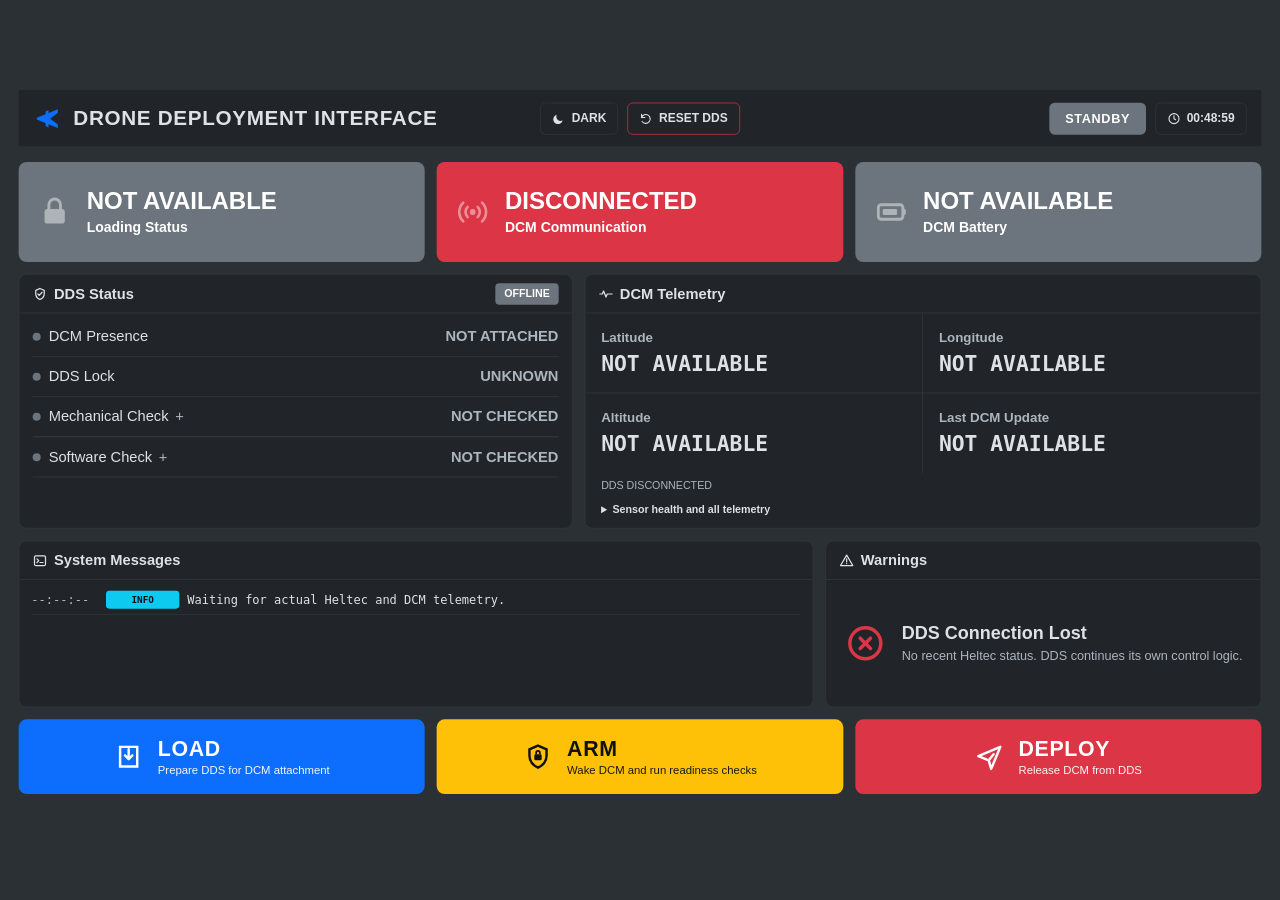
==== firmware/DDS/main.html @ 98ba85ff "Updated the DDS folder to connect the logic to GUI. Server now works. Load Logic Done and tested, Ar" ====
<!DOCTYPE html>
<html lang="en">
<head>
  <meta charset="utf-8">
  <meta name="viewport" content="width=device-width, initial-scale=1">
  <title>Drone Deployment Interface</title>
  <link rel="stylesheet" href="./cockpit_style.css">
</head>

<body>
<svg class="icon-sprite" aria-hidden="true">
  <symbol id="i-plane" viewBox="0 0 24 24">
    <path d="M3 11.2 21 4v3l-6.5 5 6.5 5v3L3 12.8v-1.6Zm7.5-1.7V5.8L13 4.5V10l-2.5-.5Zm0 5 2.5-.5v5.5l-2.5-1.3v-3.7Z"/>
  </symbol>
  <symbol id="i-lock" viewBox="0 0 24 24">
    <rect x="5" y="10" width="14" height="10" rx="2"/>
    <path d="M8 10V7a4 4 0 0 1 8 0v3" fill="none" stroke="currentColor" stroke-width="2"/>
  </symbol>
  <symbol id="i-radio" viewBox="0 0 24 24">
    <circle cx="12" cy="12" r="2"/>
    <path d="M8.5 8.5a5 5 0 0 0 0 7M15.5 8.5a5 5 0 0 1 0 7M5.5 5.5a9 9 0 0 0 0 13M18.5 5.5a9 9 0 0 1 0 13" fill="none" stroke="currentColor" stroke-width="1.8" stroke-linecap="round"/>
  </symbol>
  <symbol id="i-battery" viewBox="0 0 24 24">
    <rect x="3" y="7" width="17" height="10" rx="2" fill="none" stroke="currentColor" stroke-width="2"/>
    <rect x="20" y="10" width="2" height="4" rx="1"/>
    <rect x="6" y="10" width="10" height="4" rx="1"/>
  </symbol>
  <symbol id="i-clock" viewBox="0 0 24 24">
    <circle cx="12" cy="12" r="9" fill="none" stroke="currentColor" stroke-width="2"/>
    <path d="M12 7v5l3 2" fill="none" stroke="currentColor" stroke-width="2" stroke-linecap="round"/>
  </symbol>
  <symbol id="i-eye" viewBox="0 0 24 24">
    <path d="M2.5 12s3.5-6 9.5-6 9.5 6 9.5 6-3.5 6-9.5 6-9.5-6-9.5-6Z" fill="none" stroke="currentColor" stroke-width="2"/>
    <circle cx="12" cy="12" r="2.5"/>
  </symbol>
  <symbol id="i-moon" viewBox="0 0 24 24">
    <path d="M19 15.5A8 8 0 0 1 8.5 5 8.5 8.5 0 1 0 19 15.5Z"/>
  </symbol>
  <symbol id="i-shield" viewBox="0 0 24 24">
    <path d="M12 3 19 6v5c0 4.8-2.8 8-7 10-4.2-2-7-5.2-7-10V6l7-3Z" fill="none" stroke="currentColor" stroke-width="2"/>
    <path d="m8.5 12 2.2 2.2 4.8-5" fill="none" stroke="currentColor" stroke-width="2" stroke-linecap="round" stroke-linejoin="round"/>
  </symbol>
  <symbol id="i-activity" viewBox="0 0 24 24">
    <path d="M2 12h4l2-5 4 10 2-5h8" fill="none" stroke="currentColor" stroke-width="2" stroke-linecap="round" stroke-linejoin="round"/>
  </symbol>
  <symbol id="i-terminal" viewBox="0 0 24 24">
    <rect x="3" y="4" width="18" height="16" rx="2" fill="none" stroke="currentColor" stroke-width="2"/>
    <path d="m7 9 3 3-3 3M12 15h5" fill="none" stroke="currentColor" stroke-width="2" stroke-linecap="round" stroke-linejoin="round"/>
  </symbol>
  <symbol id="i-warning" viewBox="0 0 24 24">
    <path d="M12 3 22 20H2L12 3Z" fill="none" stroke="currentColor" stroke-width="2" stroke-linejoin="round"/>
    <path d="M12 9v5M12 17h.01" fill="none" stroke="currentColor" stroke-width="2" stroke-linecap="round"/>
  </symbol>
  <symbol id="i-check" viewBox="0 0 24 24">
    <circle cx="12" cy="12" r="9" fill="none" stroke="currentColor" stroke-width="2"/>
    <path d="m8 12 2.5 2.5L16.5 9" fill="none" stroke="currentColor" stroke-width="2" stroke-linecap="round" stroke-linejoin="round"/>
  </symbol>
  <symbol id="i-x" viewBox="0 0 24 24">
    <circle cx="12" cy="12" r="9" fill="none" stroke="currentColor" stroke-width="2"/>
    <path d="m9 9 6 6M15 9l-6 6" fill="none" stroke="currentColor" stroke-width="2" stroke-linecap="round"/>
  </symbol>
  <symbol id="i-load" viewBox="0 0 24 24">
    <path d="M5 4h14v16H5z" fill="none" stroke="currentColor" stroke-width="2"/>
    <path d="M12 6v8m0 0-3-3m3 3 3-3" fill="none" stroke="currentColor" stroke-width="2" stroke-linecap="round" stroke-linejoin="round"/>
  </symbol>
  <symbol id="i-arm" viewBox="0 0 24 24">
    <path d="M12 3 19 6v5c0 4.8-2.8 8-7 10-4.2-2-7-5.2-7-10V6l7-3Z" fill="none" stroke="currentColor" stroke-width="2"/>
    <rect x="9" y="10" width="6" height="5" rx="1"/>
    <path d="M10.5 10V8.8a1.5 1.5 0 0 1 3 0V10" fill="none" stroke="currentColor" stroke-width="1.5"/>
  </symbol>
  <symbol id="i-send" viewBox="0 0 24 24">
    <path d="M3 11.5 21 4l-7.5 18-2-7-8.5-3.5Z" fill="none" stroke="currentColor" stroke-width="2" stroke-linejoin="round"/>
    <path d="m11.5 15 4-5" fill="none" stroke="currentColor" stroke-width="2" stroke-linecap="round"/>
  </symbol>
  <symbol id="i-reset" viewBox="0 0 24 24">
    <path d="M4 10a8 8 0 1 1 1 7M4 4v6h6" fill="none" stroke="currentColor" stroke-width="2" stroke-linecap="round" stroke-linejoin="round"/>
  </symbol>
</svg>

<div id="viewport">
  <div id="cockpit">

    <header class="topbar">
      <div class="brand-group">
        <svg class="brand-icon"><use href="#i-plane"></use></svg>
        <div class="brand-title">DRONE DEPLOYMENT INTERFACE</div>
      </div>

      <div class="topbar-center">
        <button id="visionToggle" class="mode-btn" type="button">
          <svg class="small-icon"><use id="visionIcon" href="#i-moon"></use></svg>
          <span id="visionLabel">DARK</span>
        </button>

        <button id="resetBtn" class="mode-btn reset-btn" type="button">
          <svg class="small-icon"><use href="#i-reset"></use></svg>
          <span>RESET DDS</span>
        </button>
      </div>

      <div class="topbar-right">
        <div id="systemState" class="state-badge state-standby">STANDBY</div>

        <div class="clock-box">
          <svg class="small-icon"><use href="#i-clock"></use></svg>
          <span id="clock">--:--:--</span>
        </div>
      </div>
    </header>

    <main class="dashboard">

      <section class="status-grid">
        <div id="loadingBox" class="status-tile tile-danger">
          <svg class="status-icon"><use href="#i-lock"></use></svg>
          <div>
            <div id="loadingValue" class="status-value">NOT LOADED</div>
            <div class="status-label">Loading Status</div>
          </div>
        </div>

        <div id="commBox" class="status-tile tile-neutral">
          <svg class="status-icon"><use href="#i-radio"></use></svg>
          <div>
            <div id="commValue" class="status-value">DISCONNECTED</div>
            <div class="status-label">DCM Communication</div>
          </div>
        </div>

        <div id="batteryBox" class="status-tile tile-primary">
          <svg class="status-icon"><use href="#i-battery"></use></svg>
          <div>
            <div id="batteryValue" class="status-value">NOT AVAILABLE</div>
            <div class="status-label">DCM Battery</div>
          </div>
        </div>
      </section>

      <section class="middle-grid">
        <div class="panel">
          <div class="panel-header">
            <div class="panel-title">
              <svg class="header-icon"><use href="#i-shield"></use></svg>
              DDS Status
            </div>
            <span id="readinessBadge" class="mini-badge">STANDBY</span>
          </div>

          <div class="status-list">
            <div class="status-row">
              <span class="status-name"><span id="presenceDot" class="status-dot dot-off"></span>DCM Presence</span>
              <strong id="presenceStatus" class="check-value">NOT ATTACHED</strong>
            </div>

            <div class="status-row">
              <span class="status-name"><span id="lockDot" class="status-dot dot-off"></span>DDS Lock</span>
              <strong id="lockStatus" class="check-value" title="Shows the requested lock position.">UNKNOWN</strong>
            </div>

            <details class="check-details">
              <summary class="status-row">
                <span class="status-name"><span id="mechanicalDot" class="status-dot dot-off"></span>Mechanical Check</span>
                <strong id="mechanicalStatus" class="check-value">NOT CHECKED</strong>
              </summary>
              <div class="check-breakdown">
                <div><span>Drone attached</span><strong id="check-presence">NOT CHECKED</strong></div>
                <div><span>Lock commanded closed</span><strong id="check-lock">NOT CHECKED</strong></div>
                <div title="Servo answered the ARM-time ping. This does not measure physical hook position."><span>Servo responding</span><strong id="check-servo">NOT CHECKED</strong></div>
              </div>
            </details>

            <details class="check-details">
              <summary class="status-row">
                <span class="status-name"><span id="softwareDot" class="status-dot dot-off"></span>Software Check</span>
                <strong id="softwareStatus" class="check-value">NOT CHECKED</strong>
              </summary>
              <div class="check-breakdown">
                <div title="DDS finished sending WAKE; receipt is confirmed by subsequent telemetry, not a separate acknowledgment."><span>Wake command sent</span><strong id="check-wake">NOT CHECKED</strong></div>
                <div><span>Recent DCM update</span><strong id="check-telemetry">NOT CHECKED</strong></div>
                <div><span>Updates arriving reliably</span><strong id="check-packetLoss">NOT CHECKED</strong></div>
                <div title="Combined power system, motion sensor, compass, and environment sensor checks."><span>Sensors</span><strong id="check-sensors">NOT CHECKED</strong></div>
                <div><span>15-second readiness period</span><strong id="check-timer">NOT CHECKED</strong></div>
              </div>
            </details>
          </div>
        </div>

        <div class="panel">
          <div class="panel-header">
            <div class="panel-title">
              <svg class="header-icon"><use href="#i-activity"></use></svg>
              DCM Telemetry
            </div>
          </div>

          <div class="telemetry-body">
          <div class="telemetry-grid">
            <div class="telemetry-item">
              <span>Latitude</span>
              <strong id="latitudeValue">NOT AVAILABLE</strong>
            </div>
            <div class="telemetry-item">
              <span>Longitude</span>
              <strong id="longitudeValue">NOT AVAILABLE</strong>
            </div>
            <div class="telemetry-item">
              <span>Altitude</span>
              <strong id="altitudeValue">NOT AVAILABLE</strong>
            </div>
            <div class="telemetry-item">
              <span>Last DCM Update</span>
              <strong id="lastUpdateValue">NOT AVAILABLE</strong>
            </div>
          </div>
          <div id="telemetryStatus" class="telemetry-status">NO TELEMETRY RECEIVED</div>
          <details class="telemetry-details">
            <summary>Sensor health and all telemetry</summary>
            <table><tbody>
              <tr><th scope="row" title="dcmPmuOk">PMU</th><td id="dcmPmuOkValue">NOT AVAILABLE</td></tr>
              <tr><th scope="row" title="dcmGnssOk">GPS fix</th><td id="dcmGnssOkValue">NOT AVAILABLE</td></tr>
              <tr><th scope="row" title="dcmImuOk">IMU</th><td id="dcmImuOkValue">NOT AVAILABLE</td></tr>
              <tr><th scope="row" title="dcmMagOk">Magnetometer</th><td id="dcmMagOkValue">NOT AVAILABLE</td></tr>
              <tr><th scope="row" title="dcmBmeOk">Environmental sensor</th><td id="dcmBmeOkValue">NOT AVAILABLE</td></tr>
              <tr><th scope="row" title="dcmTempC">Temperature</th><td id="temperatureValue">NOT AVAILABLE</td></tr>
              <tr><th scope="row" title="dcmHumidityPct">Humidity</th><td id="humidityValue">NOT AVAILABLE</td></tr>
              <tr><th scope="row" title="dcmPressurePa">Pressure</th><td id="pressureValue">NOT AVAILABLE</td></tr>
              <tr><th scope="row" title="dcmAccelMps2">Acceleration X, Y, Z</th><td id="accelValue">NOT AVAILABLE</td></tr>
              <tr><th scope="row" title="dcmGyroDps">Gyroscope X, Y, Z</th><td id="gyroValue">NOT AVAILABLE</td></tr>
              <tr><th scope="row" title="dcmMagGauss">Magnetic field X, Y, Z</th><td id="magValue">NOT AVAILABLE</td></tr>
              <tr><th scope="row" title="lastRssi">Signal strength</th><td id="rssiValue">NOT AVAILABLE</td></tr>
              <tr><th scope="row" title="lastSnr">Signal-to-noise ratio</th><td id="snrValue">NOT AVAILABLE</td></tr>
              <tr><th scope="row" title="lastTelemetrySeq">Packet sequence</th><td id="sequenceValue">NOT AVAILABLE</td></tr>
              <tr><th scope="row">Last DCM Update</th><td id="packetAgeValue">NOT AVAILABLE</td></tr>
            </tbody></table>
          </details>
          </div>
        </div>
      </section>

      <section class="lower-grid">
        <div class="panel">
          <div class="panel-header">
            <div class="panel-title">
              <svg class="header-icon"><use href="#i-terminal"></use></svg>
              System Messages
            </div>
          </div>

          <div id="messageLog" class="message-log" role="log">
            <div class="log-entry">
              <span class="log-time">--:--:--</span>
              <span class="log-badge info">INFO</span>
              <span>Waiting for actual Heltec and DCM telemetry.</span>
            </div>
          </div>
        </div>

        <div class="panel">
          <div class="panel-header">
            <div class="panel-title">
              <svg class="header-icon"><use href="#i-warning"></use></svg>
              Warnings
            </div>
          </div>

          <div class="warning-content">
            <svg id="warningIcon" class="warning-main-icon warn"><use href="#i-warning"></use></svg>
            <div>
              <div id="warningTitle" class="warning-title">DCM Telemetry Unavailable</div>
              <div id="warningText" class="warning-text">No telemetry has been received.</div>
            </div>
          </div>
        </div>
      </section>

      <section class="controls">
        <button id="loadBtn" class="command-btn load-btn" type="button">
          <svg><use href="#i-load"></use></svg>
          <div><strong>LOAD</strong><span>Prepare DDS for DCM attachment</span></div>
        </button>

        <button id="armBtn" class="command-btn arm-btn" type="button">
          <svg><use href="#i-arm"></use></svg>
          <div><strong id="armButtonLabel">ARM</strong><span id="armButtonHelp">Run checks and arm system</span></div>
        </button>

        <button id="deployBtn" class="command-btn deploy-btn" type="button">
          <svg><use href="#i-send"></use></svg>
          <div><strong>DEPLOY</strong><span>Release DCM from DDS</span></div>
        </button>
      </section>

    </main>
  </div>
</div>

<script src="./interface_logic.js"></script>
</body>
</html>
---- firmware/DDS/cockpit_style.css ----
:root {
  --bg: #2b3035;
  --panel: #212529;
  --border: #343a40;
  --text: #dee2e6;
  --muted: #adb5bd;
  --primary: #0d6efd;
  --success: #198754;
  --warning: #ffc107;
  --danger: #dc3545;
  --secondary: #6c757d;
  --info: #0dcaf0;
}

* { box-sizing: border-box; }
html, body { width: 100%; height: 100%; margin: 0; overflow: hidden; background: #111; }
body { font-family: Arial, sans-serif; }
button { font: inherit; }
svg { fill: currentColor; }

.icon-sprite { position: absolute; width: 0; height: 0; overflow: hidden; }

#viewport {
  width: 100vw;
  height: 100vh;
  overflow: hidden;
  position: relative;
  background: var(--bg);
}

#cockpit {
  width: 1920px;
  height: 1080px;
  position: absolute;
  top: 0;
  left: 0;
  transform-origin: top left;
  background: var(--bg);
  color: var(--text);
}

/* HEADER */
.topbar {
  height: 86px;
  margin: 0 28px;
  width: calc(100% - 56px);
  padding: 0 22px;
  display: grid;
  grid-template-columns: 1fr auto 1fr;
  align-items: center;
  gap: 20px;
  background: var(--panel);
  border-bottom: 1px solid var(--border);
}

.brand-group, .topbar-center, .topbar-right, .panel-title { display: flex; align-items: center; }
.brand-group { gap: 18px; }
.topbar-center { gap: 14px; justify-self: center; }
.topbar-right { gap: 14px; justify-self: end; }
.brand-icon { width: 42px; height: 42px; color: var(--primary); }
.brand-title { font-size: 31px; font-weight: 800; letter-spacing: 1px; }
.small-icon { width: 20px; height: 20px; }
.header-icon { width: 22px; height: 22px; margin-right: 10px; }

.clock-box, .mode-btn {
  height: 48px;
  display: flex;
  align-items: center;
  gap: 9px;
  padding: 0 17px;
  border-radius: 8px;
  border: 1px solid var(--border);
  background: var(--panel);
  color: var(--text);
  font-size: 18px;
  font-weight: 700;
}
.mode-btn { cursor: pointer; }
.reset-btn { border-color: var(--danger); }

.state-badge {
  min-width: 145px;
  height: 48px;
  padding: 0 20px;
  border-radius: 8px;
  display: flex;
  align-items: center;
  justify-content: center;
  font-size: 19px;
  font-weight: 800;
  letter-spacing: 1px;
}
.state-standby, .state-loaded { background: var(--secondary); color: white; }
.state-loading, .state-arming, .state-armed { background: var(--warning); color: #111; }
.state-deploying, .state-fault { background: var(--danger); color: white; }
.state-deployed { background: var(--success); color: white; }

/* MAIN GRID */
.dashboard {
  height: calc(1080px - 86px);
  padding: 22px 28px 24px;
  display: grid;
  grid-template-rows: 150px 1fr 250px 112px;
  gap: 18px;
}

.status-grid { display: grid; grid-template-columns: repeat(3, 1fr); gap: 18px; }
.status-tile {
  border-radius: 12px;
  padding: 20px 28px;
  display: flex;
  align-items: center;
  gap: 22px;
  color: white;
  overflow: hidden;
}
.tile-success { background: var(--success); }
.tile-primary { background: var(--primary); }
.tile-neutral { background: var(--secondary); }
.tile-danger { background: var(--danger); }
.tile-warning { background: var(--warning); color: #111; }
.status-icon { width: 52px; height: 52px; opacity: .45; }
.status-value { font-size: 36px; font-weight: 800; line-height: 1; }
.status-label { margin-top: 10px; font-size: 21px; font-weight: 700; }

/* PANELS */
.middle-grid { display: grid; grid-template-columns: .9fr 1.1fr; gap: 18px; min-height: 0; }
.lower-grid { display: grid; grid-template-columns: 1.55fr .85fr; gap: 18px; min-height: 0; }
.panel { min-height: 0; border-radius: 12px; background: var(--panel); border: 1px solid var(--border); overflow: hidden; }
.panel-header {
  height: 58px;
  padding: 0 20px;
  display: flex;
  align-items: center;
  justify-content: space-between;
  border-bottom: 1px solid var(--border);
  font-size: 22px;
  font-weight: 800;
}
.mini-badge {
  padding: 7px 13px;
  border-radius: 6px;
  font-size: 16px;
  font-weight: 800;
}
.mini-badge:not([class*="state-"]) { background: var(--secondary); color: white; }

/* DDS STATUS */
.status-list { height: calc(100% - 58px); padding: 5px 20px; overflow-y: auto; }
.status-row {
  min-height: 60px;
  display: flex;
  align-items: center;
  justify-content: space-between;
  border-bottom: 1px solid var(--border);
}
.status-row:last-child { border-bottom: 0; }
.status-name { display: flex; align-items: center; font-size: 22px; font-weight: 500; }
.status-dot { width: 12px; height: 12px; margin-right: 12px; border-radius: 50%; background: var(--secondary); flex: 0 0 auto; }
.dot-good { background: var(--success); }
.dot-warn { background: var(--warning); }
.dot-bad { background: var(--danger); }
.dot-off { background: var(--secondary); }
.check-value { min-width: 145px; text-align: right; font-size: 22px; font-weight: 800; color: var(--muted); }
.check-good { color: var(--success); }
.check-warn { color: var(--warning); }
.check-bad { color: var(--danger); }

/* TELEMETRY */
.telemetry-grid { height: calc(100% - 58px); display: grid; grid-template-columns: 1fr 1fr; grid-template-rows: 1fr 1fr; }
.telemetry-item {
  padding: 22px 24px;
  display: flex;
  flex-direction: column;
  justify-content: center;
  border-right: 1px solid var(--border);
  border-bottom: 1px solid var(--border);
}
.telemetry-item:nth-child(2), .telemetry-item:nth-child(4) { border-right: 0; }
.telemetry-item:nth-child(3), .telemetry-item:nth-child(4) { border-bottom: 0; }
.telemetry-item span { font-size: 20px; font-weight: 600; color: var(--muted); }
.telemetry-item strong { margin-top: 9px; font-size: 32px; font-family: monospace; font-weight: 800; }

/* SYSTEM MESSAGES */
.message-log { height: calc(100% - 58px); padding: 8px 18px; overflow: hidden; font-family: monospace; font-size: 18px; }
.log-entry {
  min-height: 44px;
  display: grid;
  grid-template-columns: 100px 110px 1fr;
  align-items: center;
  gap: 12px;
  border-bottom: 1px solid var(--border);
}
.log-time { color: var(--muted); }
.log-badge {
  display: inline-flex;
  align-items: center;
  justify-content: center;
  height: 27px;
  padding: 0 9px;
  border-radius: 5px;
  font-size: 14px;
  font-weight: 800;
  color: white;
}
.log-badge.info { background: var(--info); color: #111; }
.log-badge.warning { background: var(--warning); color: #111; }
.log-badge.command { background: var(--primary); }
.log-badge.status { background: var(--success); }
.log-badge.fault { background: var(--danger); }

/* WARNINGS */
.warning-content {
  height: calc(100% - 58px);
  display: flex;
  align-items: center;
  justify-content: center;
  gap: 24px;
  padding: 20px;
  text-align: left;
}
.warning-main-icon { width: 62px; height: 62px; flex: 0 0 auto; }
.warning-main-icon.good { color: var(--success); }
#warningIcon.warn { color: var(--warning); }
#warningIcon.bad { color: var(--danger); }
.warning-title { font-size: 27px; font-weight: 800; }
.warning-text { margin-top: 7px; font-size: 19px; font-weight: 500; color: var(--muted); }

/* CONTROLS */
.controls { display: grid; grid-template-columns: repeat(3, 1fr); gap: 18px; }
.command-btn {
  border: 0;
  border-radius: 12px;
  color: white;
  display: flex;
  align-items: center;
  justify-content: center;
  gap: 22px;
  cursor: pointer;
}
.command-btn svg { width: 44px; height: 44px; flex: 0 0 auto; }
.command-btn div { text-align: left; }
.command-btn strong { display: block; font-size: 32px; font-weight: 800; letter-spacing: 1px; }
.command-btn span { display: block; margin-top: 4px; font-size: 17px; font-weight: 500; opacity: .95; }
.command-btn:disabled { opacity: .6; cursor: default; }
.load-btn { background: var(--primary); }
.arm-btn { background: var(--warning); color: #111; }
.deploy-btn { background: var(--danger); }

/* NVIS: small muted color accents on dark surfaces, never bright filled tiles. */
html[data-vision-mode="nvg"] {
  color-scheme: dark;
  --bg: #050A08;
  --panel: #080F0C;
  --border: #263B31;
  --text: #9EC4B0;
  --muted: #9EC4B0;
  --primary: #9EC4B0;
  --success: #70AC85;
  --warning: #C4A36B;
  --danger: #C77F78;
  --secondary: #729180;
  --info: #9EC4B0;
  background: var(--bg);
}
html[data-vision-mode="nvg"] body,
html[data-vision-mode="nvg"] #viewport,
html[data-vision-mode="nvg"] #cockpit { background: var(--bg); color: var(--text); }
html[data-vision-mode="nvg"] *,
html[data-vision-mode="nvg"] *::before,
html[data-vision-mode="nvg"] *::after { text-shadow: none; box-shadow: none; }
html[data-vision-mode="nvg"] .status-tile,
html[data-vision-mode="nvg"] .state-badge,
html[data-vision-mode="nvg"] .mini-badge,
html[data-vision-mode="nvg"] .command-btn,
html[data-vision-mode="nvg"] .log-badge {
  background: var(--panel);
  color: var(--text);
  border: 1px solid var(--border);
}
html[data-vision-mode="nvg"] .tile-success,
html[data-vision-mode="nvg"] .state-deployed,
html[data-vision-mode="nvg"] .log-badge.status { color: var(--success); border-color: var(--success); }
html[data-vision-mode="nvg"] .tile-warning,
html[data-vision-mode="nvg"] .state-loading,
html[data-vision-mode="nvg"] .state-arming,
html[data-vision-mode="nvg"] .state-armed,
html[data-vision-mode="nvg"] .arm-btn,
html[data-vision-mode="nvg"] .log-badge.warning { color: var(--warning); border-color: var(--warning); }
html[data-vision-mode="nvg"] .tile-danger,
html[data-vision-mode="nvg"] .state-deploying,
html[data-vision-mode="nvg"] .state-fault,
html[data-vision-mode="nvg"] .deploy-btn,
html[data-vision-mode="nvg"] .reset-btn,
html[data-vision-mode="nvg"] .log-badge.fault { color: var(--danger); border-color: var(--danger); }
html[data-vision-mode="nvg"] .status-icon { opacity: 1; }
html[data-vision-mode="nvg"] .command-btn span { opacity: 1; }
html[data-vision-mode="nvg"] button:hover { background: #101E17; }
html[data-vision-mode="nvg"] button:focus-visible,
html[data-vision-mode="nvg"] summary:focus-visible { outline: 2px solid var(--text); outline-offset: 3px; }
html[data-vision-mode="nvg"] ::selection { background: #263B31; color: var(--text); }
html[data-vision-mode="nvg"] * { scrollbar-color: #345443 var(--bg); }
html[data-vision-mode="nvg"] ::-webkit-scrollbar { width: 10px; height: 10px; }
html[data-vision-mode="nvg"] ::-webkit-scrollbar-track { background: var(--bg); }
html[data-vision-mode="nvg"] ::-webkit-scrollbar-thumb { background: #345443; border: 2px solid var(--bg); border-radius: 6px; }

/* Keep the Prototype 2 panel; additional real readings expand inside it. */
.telemetry-body { height: calc(100% - 58px); overflow-y: auto; }
.telemetry-body .telemetry-grid { height: 240px; }
.telemetry-status { padding: 10px 24px; font-size: 16px; color: var(--muted); }
.telemetry-details { padding: 8px 24px 16px; }
.telemetry-details summary { cursor: pointer; font-weight: 700; }
.telemetry-details table { width: 100%; margin-top: 12px; border-collapse: collapse; font-size: 16px; }
.telemetry-details th, .telemetry-details td { padding: 8px 0; border-bottom: 1px solid var(--border); }
.telemetry-details th { text-align: left; font-weight: 500; color: var(--muted); }
.telemetry-details td { text-align: right; font-family: monospace; }

/* Cached check details: collapsed until the pilot asks to see them. */
.check-details { border-bottom: 1px solid var(--border); }
.check-details:last-child { border-bottom: 0; }
.check-details summary { cursor: pointer; list-style: none; gap: 12px; }
.check-details summary::-webkit-details-marker { display: none; }
.check-details summary .status-name::after { content: '+'; margin-left: 10px; color: var(--muted); }
.check-details[open] summary .status-name::after { content: '-'; }
.check-details summary:focus-visible { outline: 2px solid var(--warning); outline-offset: -2px; }
.check-breakdown { padding: 0 0 10px 24px; font-size: 18px; color: var(--muted); }
.check-breakdown > div { display: flex; justify-content: space-between; gap: 16px; padding: 7px 0; }
.check-breakdown strong { flex-shrink: 0; font-size: 16px; }
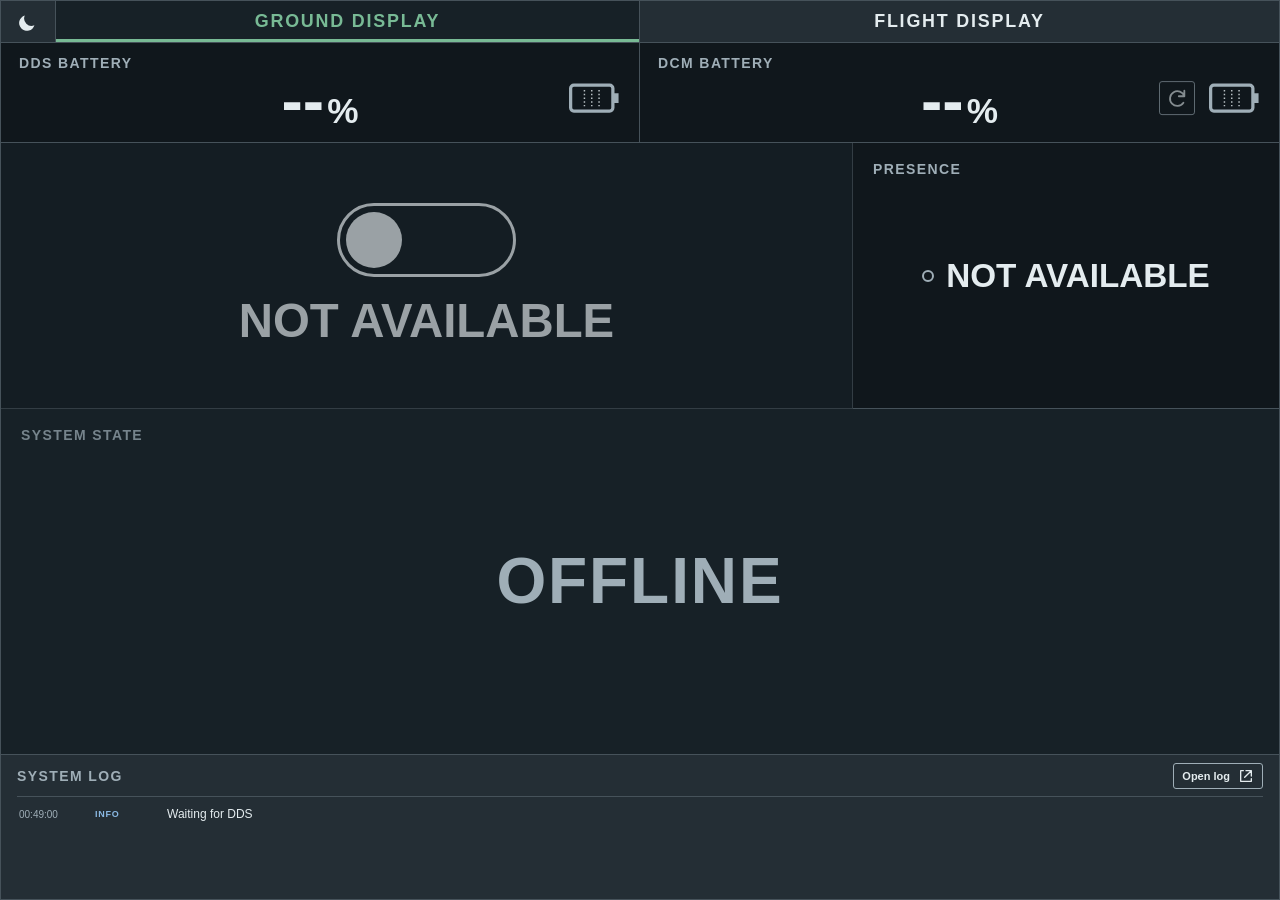
==== commit fd04965f: "updated the website, also has a preview of the website to be tested without the heltec (Remove later" ====
--- a/firmware/DDS/main.html
+++ b/firmware/DDS/main.html
@@ -1,299 +1,55 @@
-<!DOCTYPE html>
+<!doctype html>
 <html lang="en">
 <head>
   <meta charset="utf-8">
   <meta name="viewport" content="width=device-width, initial-scale=1">
-  <title>Drone Deployment Interface</title>
-  <link rel="stylesheet" href="./cockpit_style.css">
+  <title>MAPDS Display</title>
+  <link rel="stylesheet" href="cockpit_style.css">
+  <script src="interface_logic.js" defer></script>
 </head>
+<body>
+<svg class="sprite" aria-hidden="true">
+  <symbol id="i-battery" viewBox="0 0 32 20"><rect x="1" y="2" width="26" height="16" rx="2" fill="none" stroke="currentColor" stroke-width="2"/><path d="M29 7v6" stroke="currentColor" stroke-width="3"/></symbol>
+  <symbol id="i-refresh" viewBox="0 0 24 24"><path d="M20 10a8 8 0 1 0-1 7M20 4v6h-6" fill="none" stroke="currentColor" stroke-width="2" stroke-linecap="round" stroke-linejoin="round"/></symbol>
+  <symbol id="i-open" viewBox="0 0 24 24"><path d="M8 4H4v16h16v-4M12 4h8v8M20 4 10 14" fill="none" stroke="currentColor" stroke-width="2" stroke-linecap="round" stroke-linejoin="round"/></symbol>
+  <symbol id="i-close" viewBox="0 0 24 24"><path d="m6 6 12 12M18 6 6 18" fill="none" stroke="currentColor" stroke-width="2" stroke-linecap="round"/></symbol>
+  <symbol id="i-eye" viewBox="0 0 24 24"><path d="M2.5 12s3.5-6 9.5-6 9.5 6 9.5 6-3.5 6-9.5 6-9.5-6-9.5-6Z" fill="none" stroke="currentColor" stroke-width="2"/><circle cx="12" cy="12" r="2.5"/></symbol>
+  <symbol id="i-moon" viewBox="0 0 24 24"><path d="M19 15.5A8 8 0 0 1 8.5 5 8.5 8.5 0 1 0 19 15.5Z"/></symbol>
+</svg>
+<div class="cockpit">
+  <header class="topbar">
+    <button id="nvgButton" class="nvg-button" type="button" aria-pressed="false" aria-label="Toggle night vision" title="Night vision"><svg class="icon"><use id="visionIcon" href="#i-moon"/></svg></button>
+    <nav class="tabs" role="tablist" aria-label="Display view">
+      <button id="groundTab" role="tab" aria-selected="true" aria-controls="groundView" tabindex="0" type="button">Ground Display</button>
+      <button id="flightTab" role="tab" aria-selected="false" aria-controls="flightView" tabindex="-1" type="button">Flight Display</button>
+    </nav>
+  </header>
 
-<body>
-<svg class="icon-sprite" aria-hidden="true">
-  <symbol id="i-plane" viewBox="0 0 24 24">
-    <path d="M3 11.2 21 4v3l-6.5 5 6.5 5v3L3 12.8v-1.6Zm7.5-1.7V5.8L13 4.5V10l-2.5-.5Zm0 5 2.5-.5v5.5l-2.5-1.3v-3.7Z"/>
-  </symbol>
-  <symbol id="i-lock" viewBox="0 0 24 24">
-    <rect x="5" y="10" width="14" height="10" rx="2"/>
-    <path d="M8 10V7a4 4 0 0 1 8 0v3" fill="none" stroke="currentColor" stroke-width="2"/>
-  </symbol>
-  <symbol id="i-radio" viewBox="0 0 24 24">
-    <circle cx="12" cy="12" r="2"/>
-    <path d="M8.5 8.5a5 5 0 0 0 0 7M15.5 8.5a5 5 0 0 1 0 7M5.5 5.5a9 9 0 0 0 0 13M18.5 5.5a9 9 0 0 1 0 13" fill="none" stroke="currentColor" stroke-width="1.8" stroke-linecap="round"/>
-  </symbol>
-  <symbol id="i-battery" viewBox="0 0 24 24">
-    <rect x="3" y="7" width="17" height="10" rx="2" fill="none" stroke="currentColor" stroke-width="2"/>
-    <rect x="20" y="10" width="2" height="4" rx="1"/>
-    <rect x="6" y="10" width="10" height="4" rx="1"/>
-  </symbol>
-  <symbol id="i-clock" viewBox="0 0 24 24">
-    <circle cx="12" cy="12" r="9" fill="none" stroke="currentColor" stroke-width="2"/>
-    <path d="M12 7v5l3 2" fill="none" stroke="currentColor" stroke-width="2" stroke-linecap="round"/>
-  </symbol>
-  <symbol id="i-eye" viewBox="0 0 24 24">
-    <path d="M2.5 12s3.5-6 9.5-6 9.5 6 9.5 6-3.5 6-9.5 6-9.5-6-9.5-6Z" fill="none" stroke="currentColor" stroke-width="2"/>
-    <circle cx="12" cy="12" r="2.5"/>
-  </symbol>
-  <symbol id="i-moon" viewBox="0 0 24 24">
-    <path d="M19 15.5A8 8 0 0 1 8.5 5 8.5 8.5 0 1 0 19 15.5Z"/>
-  </symbol>
-  <symbol id="i-shield" viewBox="0 0 24 24">
-    <path d="M12 3 19 6v5c0 4.8-2.8 8-7 10-4.2-2-7-5.2-7-10V6l7-3Z" fill="none" stroke="currentColor" stroke-width="2"/>
-    <path d="m8.5 12 2.2 2.2 4.8-5" fill="none" stroke="currentColor" stroke-width="2" stroke-linecap="round" stroke-linejoin="round"/>
-  </symbol>
-  <symbol id="i-activity" viewBox="0 0 24 24">
-    <path d="M2 12h4l2-5 4 10 2-5h8" fill="none" stroke="currentColor" stroke-width="2" stroke-linecap="round" stroke-linejoin="round"/>
-  </symbol>
-  <symbol id="i-terminal" viewBox="0 0 24 24">
-    <rect x="3" y="4" width="18" height="16" rx="2" fill="none" stroke="currentColor" stroke-width="2"/>
-    <path d="m7 9 3 3-3 3M12 15h5" fill="none" stroke="currentColor" stroke-width="2" stroke-linecap="round" stroke-linejoin="round"/>
-  </symbol>
-  <symbol id="i-warning" viewBox="0 0 24 24">
-    <path d="M12 3 22 20H2L12 3Z" fill="none" stroke="currentColor" stroke-width="2" stroke-linejoin="round"/>
-    <path d="M12 9v5M12 17h.01" fill="none" stroke="currentColor" stroke-width="2" stroke-linecap="round"/>
-  </symbol>
-  <symbol id="i-check" viewBox="0 0 24 24">
-    <circle cx="12" cy="12" r="9" fill="none" stroke="currentColor" stroke-width="2"/>
-    <path d="m8 12 2.5 2.5L16.5 9" fill="none" stroke="currentColor" stroke-width="2" stroke-linecap="round" stroke-linejoin="round"/>
-  </symbol>
-  <symbol id="i-x" viewBox="0 0 24 24">
-    <circle cx="12" cy="12" r="9" fill="none" stroke="currentColor" stroke-width="2"/>
-    <path d="m9 9 6 6M15 9l-6 6" fill="none" stroke="currentColor" stroke-width="2" stroke-linecap="round"/>
-  </symbol>
-  <symbol id="i-load" viewBox="0 0 24 24">
-    <path d="M5 4h14v16H5z" fill="none" stroke="currentColor" stroke-width="2"/>
-    <path d="M12 6v8m0 0-3-3m3 3 3-3" fill="none" stroke="currentColor" stroke-width="2" stroke-linecap="round" stroke-linejoin="round"/>
-  </symbol>
-  <symbol id="i-arm" viewBox="0 0 24 24">
-    <path d="M12 3 19 6v5c0 4.8-2.8 8-7 10-4.2-2-7-5.2-7-10V6l7-3Z" fill="none" stroke="currentColor" stroke-width="2"/>
-    <rect x="9" y="10" width="6" height="5" rx="1"/>
-    <path d="M10.5 10V8.8a1.5 1.5 0 0 1 3 0V10" fill="none" stroke="currentColor" stroke-width="1.5"/>
-  </symbol>
-  <symbol id="i-send" viewBox="0 0 24 24">
-    <path d="M3 11.5 21 4l-7.5 18-2-7-8.5-3.5Z" fill="none" stroke="currentColor" stroke-width="2" stroke-linejoin="round"/>
-    <path d="m11.5 15 4-5" fill="none" stroke="currentColor" stroke-width="2" stroke-linecap="round"/>
-  </symbol>
-  <symbol id="i-reset" viewBox="0 0 24 24">
-    <path d="M4 10a8 8 0 1 1 1 7M4 4v6h6" fill="none" stroke="currentColor" stroke-width="2" stroke-linecap="round" stroke-linejoin="round"/>
-  </symbol>
-</svg>
+  <section class="battery-row" aria-label="Battery indicators">
+    <div class="battery-cell"><span class="eyebrow battery-title">DDS BATTERY</span><strong id="ddsBattery" class="battery-percent">--<span>%</span></strong><svg class="battery-graphic" aria-hidden="true" viewBox="0 0 32 20"><use href="#i-battery"/><rect id="ddsFill" x="5" y="6" width="0" height="8"/><path class="battery-dividers" d="M9.5 5v10M14 5v10M18.5 5v10"/></svg></div>
+    <div class="battery-cell"><span class="eyebrow battery-title">DCM BATTERY</span><strong id="dcmBattery" class="battery-percent">--<span>%</span></strong><button id="refreshButton" class="framed-button refresh-button" type="button" aria-label="Refresh DCM battery" title="Refresh DCM battery"><svg class="icon"><use href="#i-refresh"/></svg></button><svg class="battery-graphic" aria-hidden="true" viewBox="0 0 32 20"><use href="#i-battery"/><rect id="dcmFill" x="5" y="6" width="0" height="8"/><path class="battery-dividers" d="M9.5 5v10M14 5v10M18.5 5v10"/></svg></div>
+  </section>
 
-<div id="viewport">
-  <div id="cockpit">
+  <main class="display-area">
+    <section id="groundView" class="ground-grid" role="tabpanel" aria-labelledby="groundTab">
+      <button id="lockSwitch" disabled class="cell control-cell ground-lock" type="button" role="switch" aria-checked="false" aria-label="Unlock DDS"><span class="toggle-track" aria-hidden="true"><span class="toggle-handle"></span></span><strong id="lockText" class="control-label">NOT AVAILABLE</strong></button>
+      <div id="presenceCell" class="cell presence-cell" data-attached="false"><span class="eyebrow">PRESENCE</span><div class="presence-reading" aria-live="polite"><span id="attachmentDot" class="indicator-dot"></span><strong id="attachmentText">NOT AVAILABLE</strong></div></div>
+      <div class="cell state-cell ground-state" data-state="OFFLINE"><span class="eyebrow">SYSTEM STATE</span><strong class="state-name" data-state-name>OFFLINE</strong><span class="arm-countdown" data-arm-countdown hidden></span></div>
+    </section>
 
-    <header class="topbar">
-      <div class="brand-group">
-        <svg class="brand-icon"><use href="#i-plane"></use></svg>
-        <div class="brand-title">DRONE DEPLOYMENT INTERFACE</div>
-      </div>
+    <section id="flightView" class="flight-grid" role="tabpanel" aria-labelledby="flightTab" hidden>
+      <button id="armSwitch" disabled class="cell control-cell flight-arm" type="button" role="switch" aria-checked="false" aria-label="ARM input"><span class="toggle-track" aria-hidden="true"><span class="toggle-handle"></span></span><strong id="armText" class="control-label">ARM</strong></button>
+      <button id="deploySwitch" disabled class="cell control-cell flight-deploy" type="button" role="switch" aria-checked="false" aria-label="DEPLOY input"><span class="toggle-track" aria-hidden="true"><span class="toggle-handle"></span></span><strong id="deployText" class="control-label">DEPLOY</strong></button>
+      <div class="cell state-cell flight-state" data-state="OFFLINE"><span class="eyebrow">SYSTEM STATE</span><strong class="state-name" data-state-name>OFFLINE</strong><span class="arm-countdown" data-arm-countdown hidden></span><div class="state-actions"><button id="endSleepButton" class="framed-button" type="button" disabled>END / SLEEP</button><button id="ackButton" class="framed-button" type="button" hidden>ACKNOWLEDGE FAILURE</button></div></div>
+      <div class="cell gps-cell"><div class="cell-heading"><span class="eyebrow">GPS</span><button id="telemetryButton" class="framed-button" type="button">Telemetry<svg class="icon"><use href="#i-open"/></svg></button></div><div class="gps-grid"><div><span>Latitude</span><strong id="latitudeValue">NOT AVAILABLE</strong></div><div><span>Longitude</span><strong id="longitudeValue">NOT AVAILABLE</strong></div><div><span>Altitude</span><strong id="altitudeValue">NOT AVAILABLE</strong></div><div><span>Last GPS update</span><strong id="gpsAge" title="Age of the last received telemetry with valid GPS; the receiver fix timestamp is not in the packet.">NOT AVAILABLE</strong></div></div></div>
+    </section>
+  </main>
 
-      <div class="topbar-center">
-        <button id="visionToggle" class="mode-btn" type="button">
-          <svg class="small-icon"><use id="visionIcon" href="#i-moon"></use></svg>
-          <span id="visionLabel">DARK</span>
-        </button>
-
-        <button id="resetBtn" class="mode-btn reset-btn" type="button">
-          <svg class="small-icon"><use href="#i-reset"></use></svg>
-          <span>RESET DDS</span>
-        </button>
-      </div>
-
-      <div class="topbar-right">
-        <div id="systemState" class="state-badge state-standby">STANDBY</div>
-
-        <div class="clock-box">
-          <svg class="small-icon"><use href="#i-clock"></use></svg>
-          <span id="clock">--:--:--</span>
-        </div>
-      </div>
-    </header>
-
-    <main class="dashboard">
-
-      <section class="status-grid">
-        <div id="loadingBox" class="status-tile tile-danger">
-          <svg class="status-icon"><use href="#i-lock"></use></svg>
-          <div>
-            <div id="loadingValue" class="status-value">NOT LOADED</div>
-            <div class="status-label">Loading Status</div>
-          </div>
-        </div>
-
-        <div id="commBox" class="status-tile tile-neutral">
-          <svg class="status-icon"><use href="#i-radio"></use></svg>
-          <div>
-            <div id="commValue" class="status-value">DISCONNECTED</div>
-            <div class="status-label">DCM Communication</div>
-          </div>
-        </div>
-
-        <div id="batteryBox" class="status-tile tile-primary">
-          <svg class="status-icon"><use href="#i-battery"></use></svg>
-          <div>
-            <div id="batteryValue" class="status-value">NOT AVAILABLE</div>
-            <div class="status-label">DCM Battery</div>
-          </div>
-        </div>
-      </section>
-
-      <section class="middle-grid">
-        <div class="panel">
-          <div class="panel-header">
-            <div class="panel-title">
-              <svg class="header-icon"><use href="#i-shield"></use></svg>
-              DDS Status
-            </div>
-            <span id="readinessBadge" class="mini-badge">STANDBY</span>
-          </div>
-
-          <div class="status-list">
-            <div class="status-row">
-              <span class="status-name"><span id="presenceDot" class="status-dot dot-off"></span>DCM Presence</span>
-              <strong id="presenceStatus" class="check-value">NOT ATTACHED</strong>
-            </div>
-
-            <div class="status-row">
-              <span class="status-name"><span id="lockDot" class="status-dot dot-off"></span>DDS Lock</span>
-              <strong id="lockStatus" class="check-value" title="Shows the requested lock position.">UNKNOWN</strong>
-            </div>
-
-            <details class="check-details">
-              <summary class="status-row">
-                <span class="status-name"><span id="mechanicalDot" class="status-dot dot-off"></span>Mechanical Check</span>
-                <strong id="mechanicalStatus" class="check-value">NOT CHECKED</strong>
-              </summary>
-              <div class="check-breakdown">
-                <div><span>Drone attached</span><strong id="check-presence">NOT CHECKED</strong></div>
-                <div><span>Lock commanded closed</span><strong id="check-lock">NOT CHECKED</strong></div>
-                <div title="Servo answered the ARM-time ping. This does not measure physical hook position."><span>Servo responding</span><strong id="check-servo">NOT CHECKED</strong></div>
-              </div>
-            </details>
-
-            <details class="check-details">
-              <summary class="status-row">
-                <span class="status-name"><span id="softwareDot" class="status-dot dot-off"></span>Software Check</span>
-                <strong id="softwareStatus" class="check-value">NOT CHECKED</strong>
-              </summary>
-              <div class="check-breakdown">
-                <div title="DDS finished sending WAKE; receipt is confirmed by subsequent telemetry, not a separate acknowledgment."><span>Wake command sent</span><strong id="check-wake">NOT CHECKED</strong></div>
-                <div><span>Recent DCM update</span><strong id="check-telemetry">NOT CHECKED</strong></div>
-                <div><span>Updates arriving reliably</span><strong id="check-packetLoss">NOT CHECKED</strong></div>
-                <div title="Combined power system, motion sensor, compass, and environment sensor checks."><span>Sensors</span><strong id="check-sensors">NOT CHECKED</strong></div>
-                <div><span>15-second readiness period</span><strong id="check-timer">NOT CHECKED</strong></div>
-              </div>
-            </details>
-          </div>
-        </div>
-
-        <div class="panel">
-          <div class="panel-header">
-            <div class="panel-title">
-              <svg class="header-icon"><use href="#i-activity"></use></svg>
-              DCM Telemetry
-            </div>
-          </div>
-
-          <div class="telemetry-body">
-          <div class="telemetry-grid">
-            <div class="telemetry-item">
-              <span>Latitude</span>
-              <strong id="latitudeValue">NOT AVAILABLE</strong>
-            </div>
-            <div class="telemetry-item">
-              <span>Longitude</span>
-              <strong id="longitudeValue">NOT AVAILABLE</strong>
-            </div>
-            <div class="telemetry-item">
-              <span>Altitude</span>
-              <strong id="altitudeValue">NOT AVAILABLE</strong>
-            </div>
-            <div class="telemetry-item">
-              <span>Last DCM Update</span>
-              <strong id="lastUpdateValue">NOT AVAILABLE</strong>
-            </div>
-          </div>
-          <div id="telemetryStatus" class="telemetry-status">NO TELEMETRY RECEIVED</div>
-          <details class="telemetry-details">
-            <summary>Sensor health and all telemetry</summary>
-            <table><tbody>
-              <tr><th scope="row" title="dcmPmuOk">PMU</th><td id="dcmPmuOkValue">NOT AVAILABLE</td></tr>
-              <tr><th scope="row" title="dcmGnssOk">GPS fix</th><td id="dcmGnssOkValue">NOT AVAILABLE</td></tr>
-              <tr><th scope="row" title="dcmImuOk">IMU</th><td id="dcmImuOkValue">NOT AVAILABLE</td></tr>
-              <tr><th scope="row" title="dcmMagOk">Magnetometer</th><td id="dcmMagOkValue">NOT AVAILABLE</td></tr>
-              <tr><th scope="row" title="dcmBmeOk">Environmental sensor</th><td id="dcmBmeOkValue">NOT AVAILABLE</td></tr>
-              <tr><th scope="row" title="dcmTempC">Temperature</th><td id="temperatureValue">NOT AVAILABLE</td></tr>
-              <tr><th scope="row" title="dcmHumidityPct">Humidity</th><td id="humidityValue">NOT AVAILABLE</td></tr>
-              <tr><th scope="row" title="dcmPressurePa">Pressure</th><td id="pressureValue">NOT AVAILABLE</td></tr>
-              <tr><th scope="row" title="dcmAccelMps2">Acceleration X, Y, Z</th><td id="accelValue">NOT AVAILABLE</td></tr>
-              <tr><th scope="row" title="dcmGyroDps">Gyroscope X, Y, Z</th><td id="gyroValue">NOT AVAILABLE</td></tr>
-              <tr><th scope="row" title="dcmMagGauss">Magnetic field X, Y, Z</th><td id="magValue">NOT AVAILABLE</td></tr>
-              <tr><th scope="row" title="lastRssi">Signal strength</th><td id="rssiValue">NOT AVAILABLE</td></tr>
-              <tr><th scope="row" title="lastSnr">Signal-to-noise ratio</th><td id="snrValue">NOT AVAILABLE</td></tr>
-              <tr><th scope="row" title="lastTelemetrySeq">Packet sequence</th><td id="sequenceValue">NOT AVAILABLE</td></tr>
-              <tr><th scope="row">Last DCM Update</th><td id="packetAgeValue">NOT AVAILABLE</td></tr>
-            </tbody></table>
-          </details>
-          </div>
-        </div>
-      </section>
-
-      <section class="lower-grid">
-        <div class="panel">
-          <div class="panel-header">
-            <div class="panel-title">
-              <svg class="header-icon"><use href="#i-terminal"></use></svg>
-              System Messages
-            </div>
-          </div>
-
-          <div id="messageLog" class="message-log" role="log">
-            <div class="log-entry">
-              <span class="log-time">--:--:--</span>
-              <span class="log-badge info">INFO</span>
-              <span>Waiting for actual Heltec and DCM telemetry.</span>
-            </div>
-          </div>
-        </div>
-
-        <div class="panel">
-          <div class="panel-header">
-            <div class="panel-title">
-              <svg class="header-icon"><use href="#i-warning"></use></svg>
-              Warnings
-            </div>
-          </div>
-
-          <div class="warning-content">
-            <svg id="warningIcon" class="warning-main-icon warn"><use href="#i-warning"></use></svg>
-            <div>
-              <div id="warningTitle" class="warning-title">DCM Telemetry Unavailable</div>
-              <div id="warningText" class="warning-text">No telemetry has been received.</div>
-            </div>
-          </div>
-        </div>
-      </section>
-
-      <section class="controls">
-        <button id="loadBtn" class="command-btn load-btn" type="button">
-          <svg><use href="#i-load"></use></svg>
-          <div><strong>LOAD</strong><span>Prepare DDS for DCM attachment</span></div>
-        </button>
-
-        <button id="armBtn" class="command-btn arm-btn" type="button">
-          <svg><use href="#i-arm"></use></svg>
-          <div><strong id="armButtonLabel">ARM</strong><span id="armButtonHelp">Run checks and arm system</span></div>
-        </button>
-
-        <button id="deployBtn" class="command-btn deploy-btn" type="button">
-          <svg><use href="#i-send"></use></svg>
-          <div><strong>DEPLOY</strong><span>Release DCM from DDS</span></div>
-        </button>
-      </section>
-
-    </main>
-  </div>
+  <footer class="log-panel"><div class="log-heading"><span class="eyebrow">SYSTEM LOG</span><button id="historyButton" class="framed-button" type="button">Open log<svg class="icon"><use href="#i-open"/></svg></button></div><div id="recentLog" class="recent-log" aria-live="polite" aria-relevant="additions"></div></footer>
 </div>
 
-<script src="./interface_logic.js"></script>
+<dialog id="historyDialog" class="history-dialog" aria-labelledby="historyTitle"><div class="dialog-heading"><h2 id="historyTitle">Session log</h2><button class="close-button" data-close="historyDialog" type="button" aria-label="Close session log"><svg class="icon"><use href="#i-close"/></svg></button></div><div class="history-layout"><div id="historyList" class="history-list"></div><article class="message-detail"><span id="detailLevel" class="eyebrow">MESSAGE DETAILS</span><h3 id="detailTitle">Select a message</h3><time id="detailTime"></time><p id="detailBody"></p></article></div></dialog>
+
+<dialog id="telemetryDialog" class="telemetry-dialog" aria-labelledby="telemetryTitle"><div class="dialog-heading"><h2 id="telemetryTitle">Telemetry</h2><button class="close-button" data-close="telemetryDialog" type="button" aria-label="Close telemetry"><svg class="icon"><use href="#i-close"/></svg></button></div><div class="telemetry-body"><table><tbody><tr><th>DDS battery voltage</th><td id="ddsVoltage">NOT AVAILABLE</td></tr><tr><th>DCM battery voltage</th><td id="dcmVoltage">NOT AVAILABLE</td></tr><tr><th>Power system</th><td id="pmuValue">NOT AVAILABLE</td></tr><tr><th>GPS fix</th><td id="fixValue">NOT AVAILABLE</td></tr><tr><th>Motion sensor</th><td id="imuValue">NOT AVAILABLE</td></tr><tr><th>Compass</th><td id="magHealthValue">NOT AVAILABLE</td></tr><tr><th>Environmental sensor</th><td id="bmeValue">NOT AVAILABLE</td></tr><tr><th>Temperature</th><td id="temperatureValue">NOT AVAILABLE</td></tr><tr><th>Humidity</th><td id="humidityValue">NOT AVAILABLE</td></tr><tr><th>Pressure</th><td id="pressureValue">NOT AVAILABLE</td></tr><tr><th>Acceleration X / Y / Z</th><td id="accelValue">NOT AVAILABLE</td></tr><tr><th>Angular rate X / Y / Z</th><td id="gyroValue">NOT AVAILABLE</td></tr><tr><th>Magnetic field X / Y / Z</th><td id="magValue">NOT AVAILABLE</td></tr><tr><th>Signal strength</th><td id="rssiValue">NOT AVAILABLE</td></tr><tr><th>Signal-to-noise ratio</th><td id="snrValue">NOT AVAILABLE</td></tr><tr><th>Last packet received</th><td id="packetAgeValue">NOT AVAILABLE</td></tr><tr><th>Packet number</th><td id="packetNumberValue">NOT AVAILABLE</td></tr></tbody></table></div></dialog>
 </body>
 </html>
--- a/firmware/DDS/cockpit_style.css
+++ b/firmware/DDS/cockpit_style.css
@@ -1,328 +1,158 @@
 :root {
-  --bg: #2b3035;
-  --panel: #212529;
-  --border: #343a40;
-  --text: #dee2e6;
-  --muted: #adb5bd;
-  --primary: #0d6efd;
-  --success: #198754;
-  --warning: #ffc107;
-  --danger: #dc3545;
-  --secondary: #6c757d;
-  --info: #0dcaf0;
+  color-scheme: dark;
+  --bg: #10171c; --surface: #172127; --bar: #242e35; --border: #46525a;
+  --text: #e4ecef; --muted: #9faeb7; --green: #78ba95; --amber: #d8b66b; --red: #e2948e; --blue: #8ab8e3;
 }
+* { box-sizing: border-box; }
+html, body { margin: 0; width: 100%; height: 100%; background: var(--bg); color: var(--text); font-family: Arial, Helvetica, sans-serif; }
+button, select, table { font: inherit; }
+button { color: inherit; cursor: pointer; }
+button:focus-visible { outline: 3px solid var(--blue); outline-offset: -5px; }
+button:disabled { cursor: default; opacity: .55; }
+[hidden] { display: none !important; }
+.sprite { position: absolute; width: 0; height: 0; overflow: hidden; }
+.icon { width: 22px; height: 22px; fill: currentColor; flex-shrink: 0; }
+.cockpit { height: 100vh; height: 100dvh; min-height: 440px; display: grid; grid-template-rows: 42px 100px minmax(0,1fr) 144px; border: 1px solid var(--border); }
+.topbar { display: grid; --nvg-width: 55px; grid-template-columns: var(--nvg-width) minmax(0,1fr); background: var(--bar); border-bottom: 1px solid var(--border); }
+.topbar button { border: 0; border-right: 1px solid var(--border); border-radius: 0; background: transparent; }
+.nvg-button { display: flex; align-items: center; justify-content: center; }
+.nvg-button[aria-pressed=true] { color: var(--green); }
+.tabs { display: grid; grid-template-columns: minmax(0,calc(50% - var(--nvg-width) / 2)) minmax(0,1fr); min-width: 0; }
+.tabs button { text-transform: uppercase; font-size: clamp(12px,1.4vw,18px); font-weight: 750; letter-spacing: .1em; }
+.tabs button:last-child { border-right: 0; }
+.tabs button[aria-selected=true] { background: var(--surface); box-shadow: inset 0 -3px var(--green); color: var(--green); }
+.eyebrow { font-size: clamp(10px,1.15vw,14px); font-weight: 750; letter-spacing: .1em; color: var(--muted); text-transform: uppercase; }
+.battery-row { display: grid; grid-template-columns: 1fr 1fr; border-bottom: 1px solid var(--border); }
+.battery-cell { position: relative; display: flex; align-items: center; justify-content: center; padding: 16px 12px 0; border-right: 1px solid var(--border); min-width: 0; }
+.battery-cell:last-child { border-right: 0; }
+.battery-title { position: absolute; left: 18px; top: 12px; }
+.battery-percent { font-size: clamp(38px,5vw,64px); font-weight: 700; line-height: 1; font-variant-numeric: tabular-nums; }
+.battery-percent > span { font-size: .55em; margin-left: 3px; }
+.battery-graphic { position: absolute; right: 18px; top: 50%; width: 52px; height: 34px; transform: translateY(-35%); color: var(--green); fill: currentColor; }
+.framed-button { display: inline-flex; align-items: center; justify-content: center; gap: 8px; padding: 6px 10px; border: 1px solid var(--muted); border-radius: 3px; background: transparent; font-size: 12px; font-weight: 600; }
+.framed-button .icon { width: 16px; height: 16px; }
+.framed-button:hover:not(:disabled), .close-button:hover { background: var(--bar); }
+.refresh-button { position: absolute; right: 84px; top: 50%; transform: translateY(-35%); width: 36px; height: 34px; padding: 6px; }
+.refresh-button .icon { width: 22px; height: 22px; }
+.refresh-button[data-busy=true] .icon { animation: spin .8s linear infinite; }
+@keyframes spin { to { transform: rotate(360deg); } }
+.display-area { min-height: 0; }
+.ground-grid, .flight-grid { height: 100%; display: grid; min-height: 0; }
+.ground-grid { grid-template-columns: 2fr 1fr; grid-template-rows: 1fr 1.3fr; }
+.flight-grid { grid-template-columns: 1fr 1fr; grid-template-rows: 1fr 1.3fr; }
+.cell { position: relative; padding: clamp(12px,2vw,28px); border: 0; border-right: 1px solid var(--border); border-bottom: 1px solid var(--border); min-width: 0; min-height: 0; overflow: auto; }
+.ground-state { grid-column: 1/-1; }
+.presence-cell, .flight-deploy, .gps-cell, .ground-state { border-right: 0; }
+.control-cell { width: 100%; display: flex; flex-direction: column; align-items: center; justify-content: center; gap: clamp(12px,2vh,24px); background: var(--surface); color: var(--text); transition: background-color .15s; }
+.control-cell:hover { outline: 2px solid var(--muted); outline-offset: -4px; }
+.control-cell[aria-checked=true] { background: #cfe4ff; color: #15232b; }
+.flight-arm[aria-checked=true] { background: #fff7a1; }
+.flight-deploy[aria-checked=true] { background: #fe7070; }
+.toggle-track { display: block; width: clamp(110px,14vw,180px); height: clamp(48px,6vw,74px); padding: 6px; border: 3px solid currentColor; border-radius: 50px; }
+.toggle-handle { display: block; height: 100%; aspect-ratio: 1; border-radius: 50%; background: currentColor; }
+.control-cell[aria-checked=true] .toggle-handle { margin-left: auto; }
+.control-label { font-size: clamp(23px,3.7vw,48px); font-weight: 650; line-height: 1.1; }
+.presence-cell { display: flex; flex-direction: column; justify-content: center; gap: 18px; transition: background-color .2s; }
+.presence-cell .eyebrow { position: absolute; top: 18px; left: 20px; }
+.presence-reading { display: flex; align-items: center; justify-content: center; gap: 12px; }
+.presence-reading strong { font-size: clamp(17px,2.6vw,34px); font-weight: 650; }
+.indicator-dot { width: 12px; height: 12px; border: 2px solid var(--muted); border-radius: 50%; flex-shrink: 0; }
+.presence-cell[data-attached=true] { background: #237348; color: #fff; animation: presence-confirm .35s ease-out; }
+.presence-cell[data-attached=true] .eyebrow { color: #d3eadc; }
+.presence-cell[data-attached=true] .indicator-dot { background: currentColor; border-color: currentColor; }
+@keyframes presence-confirm { from { filter: brightness(1.2); } to { filter: brightness(1); } }
+.state-cell { display: flex; align-items: center; justify-content: center; flex-direction: column; background: var(--state-bg,#fff); color: var(--state-ink,#15232b); }
+.state-cell .eyebrow { position: absolute; top: 18px; left: 20px; color: inherit; opacity: .7; }
+.state-name { font-size: clamp(30px,5vw,70px); font-weight: 650; letter-spacing: .03em; line-height: 1.1; text-align: center; overflow-wrap: anywhere; }
+.flight-state .state-name { font-size: clamp(24px,3.7vw,50px); }
+.gps-cell { display: flex; flex-direction: column; }
+.cell-heading { display: flex; align-items: center; justify-content: space-between; gap: 10px; }
+.gps-grid { display: grid; grid-template-columns: 1fr 1fr; flex: 1; margin-top: 10px; }
+.gps-grid > div { display: flex; flex-direction: column; justify-content: center; gap: 8px; padding: 5px 10px 5px 0; }
+.gps-grid > div > span { font-size: 12px; color: var(--muted); }
+.gps-grid strong { font-size: clamp(15px,2vw,26px); font-weight: 550; font-variant-numeric: tabular-nums; white-space: nowrap; }
+.gps-grid small { font-size: .65em; color: var(--muted); }
+.log-panel { background: var(--bar); padding: 0 16px; min-height: 0; display: grid; grid-template-rows: 42px 1fr; }
+.log-heading { display: flex; align-items: center; justify-content: space-between; border-bottom: 1px solid var(--border); }
+.log-heading .framed-button { padding: 4px 8px; font-size: 11px; }
+.recent-log { display: grid; grid-template-rows: repeat(3,1fr); min-height: 0; }
+.log-entry { display: grid; grid-template-columns: 66px 62px minmax(0,1fr); gap: 10px; align-items: center; background: transparent; border: 0; border-bottom: 1px solid var(--border); padding: 0 2px; text-align: left; font-size: 12px; min-width: 0; }
+.log-entry:last-child { border-bottom: 0; }
+.log-entry time { color: var(--muted); font-variant-numeric: tabular-nums; font-size: 10px; }
+.log-entry .message { white-space: nowrap; overflow: hidden; text-overflow: ellipsis; }
+.log-level { font-size: 9px; font-weight: 800; letter-spacing: .08em; color: var(--blue); }
+.log-entry[data-level=success] .log-level { color: var(--green); }
+.log-entry[data-level=warning] .log-level { color: var(--amber); }
+.log-entry[data-level=fault] .log-level { color: var(--red); }
+dialog { background: var(--surface); color: var(--text); border: 1px solid var(--border); border-radius: 0; padding: 0; width: min(94vw,950px); max-height: 86vh; }
+dialog::backdrop { background: #000a; }
+.dialog-heading { display: flex; align-items: center; justify-content: space-between; gap: 15px; padding: 14px 20px; background: var(--bar); border-bottom: 1px solid var(--border); }
+.dialog-heading h2 { margin: 0; font-size: 20px; font-weight: 650; }
+.close-button { display: flex; align-items: center; justify-content: center; background: transparent; border: 0; padding: 5px; }
+.history-layout { display: grid; grid-template-columns: 1.1fr 1fr; height: min(55vh,480px); }
+.history-list { overflow-y: auto; border-right: 1px solid var(--border); }
+.history-list .log-entry { min-height: 48px; padding: 8px 12px; width: 100%; grid-template-columns: 55px 50px minmax(0,1fr); gap: 7px; }
+.history-list .log-entry[aria-pressed=true] { background: var(--bar); box-shadow: inset 3px 0 var(--blue); }
+.message-detail { padding: 22px; overflow-y: auto; }
+.message-detail h3 { font-size: 20px; margin: 12px 0; }
+.message-detail time { font-size: 11px; color: var(--muted); }
+.message-detail p { font-size: 14px; line-height: 1.65; color: var(--muted); white-space: pre-wrap; }
+.telemetry-body { padding: 10px 20px 20px; max-height: 65vh; overflow-y: auto; }
+table { width: 100%; border-collapse: collapse; font-size: 13px; }
+th, td { padding: 10px 4px; border-bottom: 1px solid var(--border); }
+th { text-align: left; font-weight: 500; color: var(--muted); }
+td { text-align: right; font-variant-numeric: tabular-nums; }
+.good { color: var(--green); }
+html[data-vision=nvg] { --bg:#050a08; --surface:#080f0c; --bar:#0b1410; --border:#263b31; --text:#9ec4b0; --muted:#88a695; --green:#70ac85; --amber:#c4a36b; --red:#c77f78; --blue:#9ec4b0; }
+html[data-vision=nvg] .state-cell { background: var(--night-bg,var(--surface)); color: var(--night-ink,var(--text)); }
+html[data-vision=nvg] .control-cell[aria-checked=true] { background: #14271d; color: var(--text); }
+html[data-vision=nvg] .flight-arm[aria-checked=true] { background: #292719; color: var(--amber); }
+html[data-vision=nvg] .flight-deploy[aria-checked=true] { background: #2a1815; color: var(--red); }
+html[data-vision=nvg] .presence-cell[data-attached=true] { background: #10251b; color: var(--green); }
+html[data-vision=nvg] .presence-cell[data-attached=true] .eyebrow { color: var(--green); }
+@media(max-width:650px) {
+  .cockpit { grid-template-rows:38px 88px minmax(0,1fr) 132px; }
+  .topbar { --nvg-width:43px; }
+  .battery-title { left:10px; top:10px; }
+  .battery-percent { font-size:40px; }
+  .battery-graphic { width:30px; height:22px; right:10px; }
+  .refresh-button { right:45px; width:28px; height:28px; padding:4px; }
+  .refresh-button .icon { width:18px; height:18px; }
+  .battery-cell { padding-top:17px; }
+  .cell { padding:12px; }
+  .ground-grid { grid-template-columns:2fr 1fr; }
+  .toggle-track { width:100px; height:46px; padding:5px; border-width:2px; }
+  .control-label { font-size:24px; }
+  .presence-cell .eyebrow, .state-cell .eyebrow { left:12px; top:12px; }
+  .presence-reading { gap:6px; flex-direction:column; }
+  .presence-reading strong { font-size:15px; text-align:center; }
+  .state-name { font-size:34px; }
+  .flight-state .state-name { font-size:24px; }
+  .gps-grid strong { font-size:13px; }
+  .gps-grid > div { padding-right:4px; }
+  .gps-grid > div > span { font-size:10px; }
+  .framed-button { font-size:10px; padding:4px 6px; gap:5px; }
+  .log-panel { padding:0 10px; }
+  .log-entry { gap:6px; grid-template-columns:55px 52px minmax(0,1fr); font-size:11px; }
+  .history-layout { grid-template-columns:1fr; height:66vh; grid-template-rows:1fr 1fr; }
+  .history-list { border-right:0; border-bottom:1px solid var(--border); }
+  .message-detail { padding:14px; }
+}
+@media(prefers-reduced-motion:reduce) { * { transition:none!important; animation:none!important; } }
 
-* { box-sizing: border-box; }
-html, body { width: 100%; height: 100%; margin: 0; overflow: hidden; background: #111; }
-body { font-family: Arial, sans-serif; }
-button { font: inherit; }
-svg { fill: currentColor; }
+/* Quarter-charge markers remain visible across filled and empty battery areas. */
+.battery-dividers { fill:none; stroke:var(--text); stroke-width:.9; stroke-dasharray:1 1.3; opacity:.8; }
 
-.icon-sprite { position: absolute; width: 0; height: 0; overflow: hidden; }
+/* Live status only: unknown and disconnected readings never retain a demo value. */
+.battery-graphic[data-level="unknown"] { color: var(--muted); }
+.battery-graphic[data-level="warning"] { color: var(--amber); }
+.battery-graphic[data-level="fault"] { color: var(--red); }
+.control-cell:disabled { opacity: .65; }
+.state-actions { position:absolute; right:12px; bottom:12px; display:flex; gap:6px; flex-wrap:wrap; justify-content:flex-end; max-width:calc(100% - 24px); }
+.state-actions .framed-button { color:inherit; border-color:currentColor; font-size:10px; }
+.gps-grid strong { font-size:clamp(12px,1.8vw,25px); }
+.telemetry-body td[data-level="fault"] { color:var(--red); }
+.telemetry-body td[data-level="good"] { color:var(--green); }
+@media(max-width:650px) { .gps-grid strong { font-size:12px; } }
 
-#viewport {
-  width: 100vw;
-  height: 100vh;
-  overflow: hidden;
-  position: relative;
-  background: var(--bg);
-}
-
-#cockpit {
-  width: 1920px;
-  height: 1080px;
-  position: absolute;
-  top: 0;
-  left: 0;
-  transform-origin: top left;
-  background: var(--bg);
-  color: var(--text);
-}
-
-/* HEADER */
-.topbar {
-  height: 86px;
-  margin: 0 28px;
-  width: calc(100% - 56px);
-  padding: 0 22px;
-  display: grid;
-  grid-template-columns: 1fr auto 1fr;
-  align-items: center;
-  gap: 20px;
-  background: var(--panel);
-  border-bottom: 1px solid var(--border);
-}
-
-.brand-group, .topbar-center, .topbar-right, .panel-title { display: flex; align-items: center; }
-.brand-group { gap: 18px; }
-.topbar-center { gap: 14px; justify-self: center; }
-.topbar-right { gap: 14px; justify-self: end; }
-.brand-icon { width: 42px; height: 42px; color: var(--primary); }
-.brand-title { font-size: 31px; font-weight: 800; letter-spacing: 1px; }
-.small-icon { width: 20px; height: 20px; }
-.header-icon { width: 22px; height: 22px; margin-right: 10px; }
-
-.clock-box, .mode-btn {
-  height: 48px;
-  display: flex;
-  align-items: center;
-  gap: 9px;
-  padding: 0 17px;
-  border-radius: 8px;
-  border: 1px solid var(--border);
-  background: var(--panel);
-  color: var(--text);
-  font-size: 18px;
-  font-weight: 700;
-}
-.mode-btn { cursor: pointer; }
-.reset-btn { border-color: var(--danger); }
-
-.state-badge {
-  min-width: 145px;
-  height: 48px;
-  padding: 0 20px;
-  border-radius: 8px;
-  display: flex;
-  align-items: center;
-  justify-content: center;
-  font-size: 19px;
-  font-weight: 800;
-  letter-spacing: 1px;
-}
-.state-standby, .state-loaded { background: var(--secondary); color: white; }
-.state-loading, .state-arming, .state-armed { background: var(--warning); color: #111; }
-.state-deploying, .state-fault { background: var(--danger); color: white; }
-.state-deployed { background: var(--success); color: white; }
-
-/* MAIN GRID */
-.dashboard {
-  height: calc(1080px - 86px);
-  padding: 22px 28px 24px;
-  display: grid;
-  grid-template-rows: 150px 1fr 250px 112px;
-  gap: 18px;
-}
-
-.status-grid { display: grid; grid-template-columns: repeat(3, 1fr); gap: 18px; }
-.status-tile {
-  border-radius: 12px;
-  padding: 20px 28px;
-  display: flex;
-  align-items: center;
-  gap: 22px;
-  color: white;
-  overflow: hidden;
-}
-.tile-success { background: var(--success); }
-.tile-primary { background: var(--primary); }
-.tile-neutral { background: var(--secondary); }
-.tile-danger { background: var(--danger); }
-.tile-warning { background: var(--warning); color: #111; }
-.status-icon { width: 52px; height: 52px; opacity: .45; }
-.status-value { font-size: 36px; font-weight: 800; line-height: 1; }
-.status-label { margin-top: 10px; font-size: 21px; font-weight: 700; }
-
-/* PANELS */
-.middle-grid { display: grid; grid-template-columns: .9fr 1.1fr; gap: 18px; min-height: 0; }
-.lower-grid { display: grid; grid-template-columns: 1.55fr .85fr; gap: 18px; min-height: 0; }
-.panel { min-height: 0; border-radius: 12px; background: var(--panel); border: 1px solid var(--border); overflow: hidden; }
-.panel-header {
-  height: 58px;
-  padding: 0 20px;
-  display: flex;
-  align-items: center;
-  justify-content: space-between;
-  border-bottom: 1px solid var(--border);
-  font-size: 22px;
-  font-weight: 800;
-}
-.mini-badge {
-  padding: 7px 13px;
-  border-radius: 6px;
-  font-size: 16px;
-  font-weight: 800;
-}
-.mini-badge:not([class*="state-"]) { background: var(--secondary); color: white; }
-
-/* DDS STATUS */
-.status-list { height: calc(100% - 58px); padding: 5px 20px; overflow-y: auto; }
-.status-row {
-  min-height: 60px;
-  display: flex;
-  align-items: center;
-  justify-content: space-between;
-  border-bottom: 1px solid var(--border);
-}
-.status-row:last-child { border-bottom: 0; }
-.status-name { display: flex; align-items: center; font-size: 22px; font-weight: 500; }
-.status-dot { width: 12px; height: 12px; margin-right: 12px; border-radius: 50%; background: var(--secondary); flex: 0 0 auto; }
-.dot-good { background: var(--success); }
-.dot-warn { background: var(--warning); }
-.dot-bad { background: var(--danger); }
-.dot-off { background: var(--secondary); }
-.check-value { min-width: 145px; text-align: right; font-size: 22px; font-weight: 800; color: var(--muted); }
-.check-good { color: var(--success); }
-.check-warn { color: var(--warning); }
-.check-bad { color: var(--danger); }
-
-/* TELEMETRY */
-.telemetry-grid { height: calc(100% - 58px); display: grid; grid-template-columns: 1fr 1fr; grid-template-rows: 1fr 1fr; }
-.telemetry-item {
-  padding: 22px 24px;
-  display: flex;
-  flex-direction: column;
-  justify-content: center;
-  border-right: 1px solid var(--border);
-  border-bottom: 1px solid var(--border);
-}
-.telemetry-item:nth-child(2), .telemetry-item:nth-child(4) { border-right: 0; }
-.telemetry-item:nth-child(3), .telemetry-item:nth-child(4) { border-bottom: 0; }
-.telemetry-item span { font-size: 20px; font-weight: 600; color: var(--muted); }
-.telemetry-item strong { margin-top: 9px; font-size: 32px; font-family: monospace; font-weight: 800; }
-
-/* SYSTEM MESSAGES */
-.message-log { height: calc(100% - 58px); padding: 8px 18px; overflow: hidden; font-family: monospace; font-size: 18px; }
-.log-entry {
-  min-height: 44px;
-  display: grid;
-  grid-template-columns: 100px 110px 1fr;
-  align-items: center;
-  gap: 12px;
-  border-bottom: 1px solid var(--border);
-}
-.log-time { color: var(--muted); }
-.log-badge {
-  display: inline-flex;
-  align-items: center;
-  justify-content: center;
-  height: 27px;
-  padding: 0 9px;
-  border-radius: 5px;
-  font-size: 14px;
-  font-weight: 800;
-  color: white;
-}
-.log-badge.info { background: var(--info); color: #111; }
-.log-badge.warning { background: var(--warning); color: #111; }
-.log-badge.command { background: var(--primary); }
-.log-badge.status { background: var(--success); }
-.log-badge.fault { background: var(--danger); }
-
-/* WARNINGS */
-.warning-content {
-  height: calc(100% - 58px);
-  display: flex;
-  align-items: center;
-  justify-content: center;
-  gap: 24px;
-  padding: 20px;
-  text-align: left;
-}
-.warning-main-icon { width: 62px; height: 62px; flex: 0 0 auto; }
-.warning-main-icon.good { color: var(--success); }
-#warningIcon.warn { color: var(--warning); }
-#warningIcon.bad { color: var(--danger); }
-.warning-title { font-size: 27px; font-weight: 800; }
-.warning-text { margin-top: 7px; font-size: 19px; font-weight: 500; color: var(--muted); }
-
-/* CONTROLS */
-.controls { display: grid; grid-template-columns: repeat(3, 1fr); gap: 18px; }
-.command-btn {
-  border: 0;
-  border-radius: 12px;
-  color: white;
-  display: flex;
-  align-items: center;
-  justify-content: center;
-  gap: 22px;
-  cursor: pointer;
-}
-.command-btn svg { width: 44px; height: 44px; flex: 0 0 auto; }
-.command-btn div { text-align: left; }
-.command-btn strong { display: block; font-size: 32px; font-weight: 800; letter-spacing: 1px; }
-.command-btn span { display: block; margin-top: 4px; font-size: 17px; font-weight: 500; opacity: .95; }
-.command-btn:disabled { opacity: .6; cursor: default; }
-.load-btn { background: var(--primary); }
-.arm-btn { background: var(--warning); color: #111; }
-.deploy-btn { background: var(--danger); }
-
-/* NVIS: small muted color accents on dark surfaces, never bright filled tiles. */
-html[data-vision-mode="nvg"] {
-  color-scheme: dark;
-  --bg: #050A08;
-  --panel: #080F0C;
-  --border: #263B31;
-  --text: #9EC4B0;
-  --muted: #9EC4B0;
-  --primary: #9EC4B0;
-  --success: #70AC85;
-  --warning: #C4A36B;
-  --danger: #C77F78;
-  --secondary: #729180;
-  --info: #9EC4B0;
-  background: var(--bg);
-}
-html[data-vision-mode="nvg"] body,
-html[data-vision-mode="nvg"] #viewport,
-html[data-vision-mode="nvg"] #cockpit { background: var(--bg); color: var(--text); }
-html[data-vision-mode="nvg"] *,
-html[data-vision-mode="nvg"] *::before,
-html[data-vision-mode="nvg"] *::after { text-shadow: none; box-shadow: none; }
-html[data-vision-mode="nvg"] .status-tile,
-html[data-vision-mode="nvg"] .state-badge,
-html[data-vision-mode="nvg"] .mini-badge,
-html[data-vision-mode="nvg"] .command-btn,
-html[data-vision-mode="nvg"] .log-badge {
-  background: var(--panel);
-  color: var(--text);
-  border: 1px solid var(--border);
-}
-html[data-vision-mode="nvg"] .tile-success,
-html[data-vision-mode="nvg"] .state-deployed,
-html[data-vision-mode="nvg"] .log-badge.status { color: var(--success); border-color: var(--success); }
-html[data-vision-mode="nvg"] .tile-warning,
-html[data-vision-mode="nvg"] .state-loading,
-html[data-vision-mode="nvg"] .state-arming,
-html[data-vision-mode="nvg"] .state-armed,
-html[data-vision-mode="nvg"] .arm-btn,
-html[data-vision-mode="nvg"] .log-badge.warning { color: var(--warning); border-color: var(--warning); }
-html[data-vision-mode="nvg"] .tile-danger,
-html[data-vision-mode="nvg"] .state-deploying,
-html[data-vision-mode="nvg"] .state-fault,
-html[data-vision-mode="nvg"] .deploy-btn,
-html[data-vision-mode="nvg"] .reset-btn,
-html[data-vision-mode="nvg"] .log-badge.fault { color: var(--danger); border-color: var(--danger); }
-html[data-vision-mode="nvg"] .status-icon { opacity: 1; }
-html[data-vision-mode="nvg"] .command-btn span { opacity: 1; }
-html[data-vision-mode="nvg"] button:hover { background: #101E17; }
-html[data-vision-mode="nvg"] button:focus-visible,
-html[data-vision-mode="nvg"] summary:focus-visible { outline: 2px solid var(--text); outline-offset: 3px; }
-html[data-vision-mode="nvg"] ::selection { background: #263B31; color: var(--text); }
-html[data-vision-mode="nvg"] * { scrollbar-color: #345443 var(--bg); }
-html[data-vision-mode="nvg"] ::-webkit-scrollbar { width: 10px; height: 10px; }
-html[data-vision-mode="nvg"] ::-webkit-scrollbar-track { background: var(--bg); }
-html[data-vision-mode="nvg"] ::-webkit-scrollbar-thumb { background: #345443; border: 2px solid var(--bg); border-radius: 6px; }
-
-/* Keep the Prototype 2 panel; additional real readings expand inside it. */
-.telemetry-body { height: calc(100% - 58px); overflow-y: auto; }
-.telemetry-body .telemetry-grid { height: 240px; }
-.telemetry-status { padding: 10px 24px; font-size: 16px; color: var(--muted); }
-.telemetry-details { padding: 8px 24px 16px; }
-.telemetry-details summary { cursor: pointer; font-weight: 700; }
-.telemetry-details table { width: 100%; margin-top: 12px; border-collapse: collapse; font-size: 16px; }
-.telemetry-details th, .telemetry-details td { padding: 8px 0; border-bottom: 1px solid var(--border); }
-.telemetry-details th { text-align: left; font-weight: 500; color: var(--muted); }
-.telemetry-details td { text-align: right; font-family: monospace; }
-
-/* Cached check details: collapsed until the pilot asks to see them. */
-.check-details { border-bottom: 1px solid var(--border); }
-.check-details:last-child { border-bottom: 0; }
-.check-details summary { cursor: pointer; list-style: none; gap: 12px; }
-.check-details summary::-webkit-details-marker { display: none; }
-.check-details summary .status-name::after { content: '+'; margin-left: 10px; color: var(--muted); }
-.check-details[open] summary .status-name::after { content: '-'; }
-.check-details summary:focus-visible { outline: 2px solid var(--warning); outline-offset: -2px; }
-.check-breakdown { padding: 0 0 10px 24px; font-size: 18px; color: var(--muted); }
-.check-breakdown > div { display: flex; justify-content: space-between; gap: 16px; padding: 7px 0; }
-.check-breakdown strong { flex-shrink: 0; font-size: 16px; }
+.arm-countdown { margin-top:12px; font-size:clamp(12px,1.5vw,20px); text-align:center; line-height:1.4; }
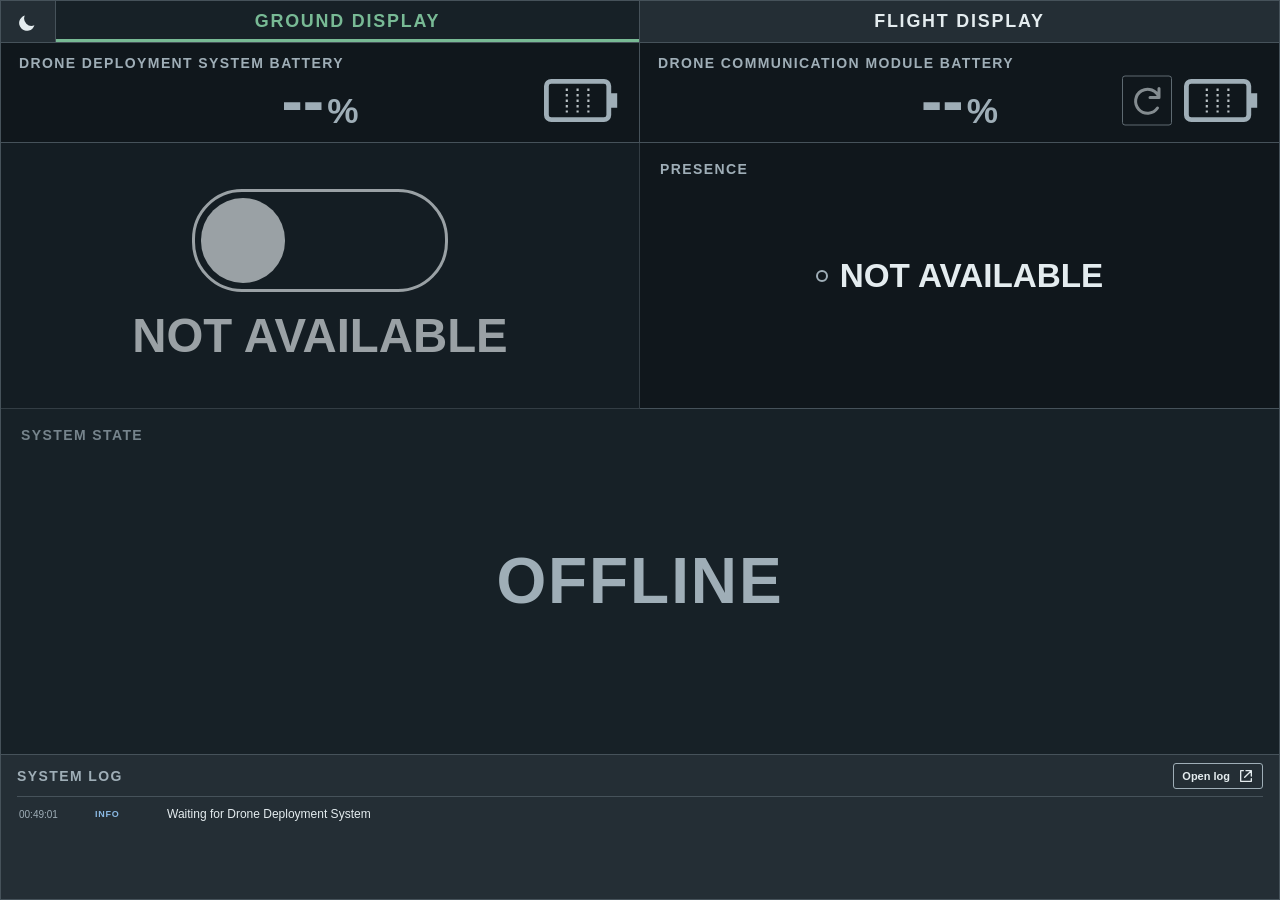
==== commit 7e924f77: "Changes in the Website UI, Preview is still there, remove before CDR!!! Changed the calculations for" ====
--- a/firmware/DDS/main.html
+++ b/firmware/DDS/main.html
@@ -26,20 +26,20 @@
   </header>
 
   <section class="battery-row" aria-label="Battery indicators">
-    <div class="battery-cell"><span class="eyebrow battery-title">DDS BATTERY</span><strong id="ddsBattery" class="battery-percent">--<span>%</span></strong><svg class="battery-graphic" aria-hidden="true" viewBox="0 0 32 20"><use href="#i-battery"/><rect id="ddsFill" x="5" y="6" width="0" height="8"/><path class="battery-dividers" d="M9.5 5v10M14 5v10M18.5 5v10"/></svg></div>
-    <div class="battery-cell"><span class="eyebrow battery-title">DCM BATTERY</span><strong id="dcmBattery" class="battery-percent">--<span>%</span></strong><button id="refreshButton" class="framed-button refresh-button" type="button" aria-label="Refresh DCM battery" title="Refresh DCM battery"><svg class="icon"><use href="#i-refresh"/></svg></button><svg class="battery-graphic" aria-hidden="true" viewBox="0 0 32 20"><use href="#i-battery"/><rect id="dcmFill" x="5" y="6" width="0" height="8"/><path class="battery-dividers" d="M9.5 5v10M14 5v10M18.5 5v10"/></svg></div>
+    <div class="battery-cell"><span class="eyebrow battery-title">Drone Deployment System BATTERY</span><strong id="ddsBattery" class="battery-percent">--<span>%</span></strong><svg class="battery-graphic" aria-hidden="true" viewBox="0 0 32 20"><use href="#i-battery"/><rect id="ddsFill" x="5" y="6" width="0" height="8"/><path class="battery-dividers" d="M9.5 5v10M14 5v10M18.5 5v10"/></svg></div>
+    <div class="battery-cell"><span class="eyebrow battery-title">Drone Communication Module BATTERY</span><strong id="dcmBattery" class="battery-percent">--<span>%</span></strong><button id="refreshButton" class="framed-button refresh-button" type="button" aria-label="Refresh Drone Communication Module battery" title="Refresh Drone Communication Module battery"><svg class="icon"><use href="#i-refresh"/></svg></button><svg class="battery-graphic" aria-hidden="true" viewBox="0 0 32 20"><use href="#i-battery"/><rect id="dcmFill" x="5" y="6" width="0" height="8"/><path class="battery-dividers" d="M9.5 5v10M14 5v10M18.5 5v10"/></svg></div>
   </section>
 
   <main class="display-area">
     <section id="groundView" class="ground-grid" role="tabpanel" aria-labelledby="groundTab">
-      <button id="lockSwitch" disabled class="cell control-cell ground-lock" type="button" role="switch" aria-checked="false" aria-label="Unlock DDS"><span class="toggle-track" aria-hidden="true"><span class="toggle-handle"></span></span><strong id="lockText" class="control-label">NOT AVAILABLE</strong></button>
+      <button id="lockSwitch" disabled class="cell control-cell ground-lock" type="button" role="switch" aria-checked="false" aria-label="Unlock Drone Deployment System"><span class="toggle-track" aria-hidden="true"><span class="toggle-handle"></span></span><strong id="lockText" class="control-label">NOT AVAILABLE</strong></button>
       <div id="presenceCell" class="cell presence-cell" data-attached="false"><span class="eyebrow">PRESENCE</span><div class="presence-reading" aria-live="polite"><span id="attachmentDot" class="indicator-dot"></span><strong id="attachmentText">NOT AVAILABLE</strong></div></div>
       <div class="cell state-cell ground-state" data-state="OFFLINE"><span class="eyebrow">SYSTEM STATE</span><strong class="state-name" data-state-name>OFFLINE</strong><span class="arm-countdown" data-arm-countdown hidden></span></div>
     </section>
 
     <section id="flightView" class="flight-grid" role="tabpanel" aria-labelledby="flightTab" hidden>
-      <button id="armSwitch" disabled class="cell control-cell flight-arm" type="button" role="switch" aria-checked="false" aria-label="ARM input"><span class="toggle-track" aria-hidden="true"><span class="toggle-handle"></span></span><strong id="armText" class="control-label">ARM</strong></button>
-      <button id="deploySwitch" disabled class="cell control-cell flight-deploy" type="button" role="switch" aria-checked="false" aria-label="DEPLOY input"><span class="toggle-track" aria-hidden="true"><span class="toggle-handle"></span></span><strong id="deployText" class="control-label">DEPLOY</strong></button>
+      <button id="armSwitch" disabled class="cell control-cell flight-arm" type="button" role="switch" aria-checked="false" aria-label="Arm/Disarm System"><span class="toggle-track" aria-hidden="true"><span class="toggle-handle"></span></span><strong id="armText" class="control-label">Arm/Disarm System</strong></button>
+      <button id="deploySwitch" disabled class="cell control-cell flight-deploy deploy-button" type="button" aria-label="Deploy drone" aria-haspopup="dialog" aria-controls="deployConfirmDialog"><svg class="deploy-icon" viewBox="0 0 24 24" aria-hidden="true"><path d="M12 3v12m-5-5 5 5 5-5M4 17v4h16v-4" fill="none" stroke="currentColor" stroke-width="2" stroke-linecap="round" stroke-linejoin="round"/></svg><strong id="deployText" class="control-label">DEPLOY</strong></button>
       <div class="cell state-cell flight-state" data-state="OFFLINE"><span class="eyebrow">SYSTEM STATE</span><strong class="state-name" data-state-name>OFFLINE</strong><span class="arm-countdown" data-arm-countdown hidden></span><div class="state-actions"><button id="endSleepButton" class="framed-button" type="button" disabled>END / SLEEP</button><button id="ackButton" class="framed-button" type="button" hidden>ACKNOWLEDGE FAILURE</button></div></div>
       <div class="cell gps-cell"><div class="cell-heading"><span class="eyebrow">GPS</span><button id="telemetryButton" class="framed-button" type="button">Telemetry<svg class="icon"><use href="#i-open"/></svg></button></div><div class="gps-grid"><div><span>Latitude</span><strong id="latitudeValue">NOT AVAILABLE</strong></div><div><span>Longitude</span><strong id="longitudeValue">NOT AVAILABLE</strong></div><div><span>Altitude</span><strong id="altitudeValue">NOT AVAILABLE</strong></div><div><span>Last GPS update</span><strong id="gpsAge" title="Age of the last received telemetry with valid GPS; the receiver fix timestamp is not in the packet.">NOT AVAILABLE</strong></div></div></div>
     </section>
@@ -50,6 +50,7 @@
 
 <dialog id="historyDialog" class="history-dialog" aria-labelledby="historyTitle"><div class="dialog-heading"><h2 id="historyTitle">Session log</h2><button class="close-button" data-close="historyDialog" type="button" aria-label="Close session log"><svg class="icon"><use href="#i-close"/></svg></button></div><div class="history-layout"><div id="historyList" class="history-list"></div><article class="message-detail"><span id="detailLevel" class="eyebrow">MESSAGE DETAILS</span><h3 id="detailTitle">Select a message</h3><time id="detailTime"></time><p id="detailBody"></p></article></div></dialog>
 
-<dialog id="telemetryDialog" class="telemetry-dialog" aria-labelledby="telemetryTitle"><div class="dialog-heading"><h2 id="telemetryTitle">Telemetry</h2><button class="close-button" data-close="telemetryDialog" type="button" aria-label="Close telemetry"><svg class="icon"><use href="#i-close"/></svg></button></div><div class="telemetry-body"><table><tbody><tr><th>DDS battery voltage</th><td id="ddsVoltage">NOT AVAILABLE</td></tr><tr><th>DCM battery voltage</th><td id="dcmVoltage">NOT AVAILABLE</td></tr><tr><th>Power system</th><td id="pmuValue">NOT AVAILABLE</td></tr><tr><th>GPS fix</th><td id="fixValue">NOT AVAILABLE</td></tr><tr><th>Motion sensor</th><td id="imuValue">NOT AVAILABLE</td></tr><tr><th>Compass</th><td id="magHealthValue">NOT AVAILABLE</td></tr><tr><th>Environmental sensor</th><td id="bmeValue">NOT AVAILABLE</td></tr><tr><th>Temperature</th><td id="temperatureValue">NOT AVAILABLE</td></tr><tr><th>Humidity</th><td id="humidityValue">NOT AVAILABLE</td></tr><tr><th>Pressure</th><td id="pressureValue">NOT AVAILABLE</td></tr><tr><th>Acceleration X / Y / Z</th><td id="accelValue">NOT AVAILABLE</td></tr><tr><th>Angular rate X / Y / Z</th><td id="gyroValue">NOT AVAILABLE</td></tr><tr><th>Magnetic field X / Y / Z</th><td id="magValue">NOT AVAILABLE</td></tr><tr><th>Signal strength</th><td id="rssiValue">NOT AVAILABLE</td></tr><tr><th>Signal-to-noise ratio</th><td id="snrValue">NOT AVAILABLE</td></tr><tr><th>Last packet received</th><td id="packetAgeValue">NOT AVAILABLE</td></tr><tr><th>Packet number</th><td id="packetNumberValue">NOT AVAILABLE</td></tr></tbody></table></div></dialog>
+<dialog id="telemetryDialog" class="telemetry-dialog" aria-labelledby="telemetryTitle"><div class="dialog-heading"><h2 id="telemetryTitle">Telemetry</h2><button class="close-button" data-close="telemetryDialog" type="button" aria-label="Close telemetry"><svg class="icon"><use href="#i-close"/></svg></button></div><div class="telemetry-body"><table><tbody><tr><th>Drone Deployment System battery voltage</th><td id="ddsVoltage">NOT AVAILABLE</td></tr><tr><th>Drone Communication Module battery voltage</th><td id="dcmVoltage">NOT AVAILABLE</td></tr><tr><th>Power system</th><td id="pmuValue">NOT AVAILABLE</td></tr><tr><th>GPS fix</th><td id="fixValue">NOT AVAILABLE</td></tr><tr><th>Motion sensor</th><td id="imuValue">NOT AVAILABLE</td></tr><tr><th>Compass</th><td id="magHealthValue">NOT AVAILABLE</td></tr><tr><th>Environmental sensor</th><td id="bmeValue">NOT AVAILABLE</td></tr><tr><th>Temperature</th><td id="temperatureValue">NOT AVAILABLE</td></tr><tr><th>Humidity</th><td id="humidityValue">NOT AVAILABLE</td></tr><tr><th>Pressure</th><td id="pressureValue">NOT AVAILABLE</td></tr><tr><th>Acceleration X / Y / Z</th><td id="accelValue">NOT AVAILABLE</td></tr><tr><th>Angular rate X / Y / Z</th><td id="gyroValue">NOT AVAILABLE</td></tr><tr><th>Magnetic field X / Y / Z</th><td id="magValue">NOT AVAILABLE</td></tr><tr><th>Signal strength</th><td id="rssiValue">NOT AVAILABLE</td></tr><tr><th>Signal-to-noise ratio</th><td id="snrValue">NOT AVAILABLE</td></tr><tr><th>Last packet received</th><td id="packetAgeValue">NOT AVAILABLE</td></tr><tr><th>Packet number</th><td id="packetNumberValue">NOT AVAILABLE</td></tr></tbody></table></div></dialog>
+<dialog id="deployConfirmDialog" aria-labelledby="deployConfirmTitle"><div class="dialog-heading"><h2 id="deployConfirmTitle">Confirm deployment</h2></div><div class="deploy-confirm-body"><p>Are you sure you want to deploy the drone?</p><div class="deploy-confirm-actions"><button id="cancelDeployButton" class="framed-button" type="button" autofocus>Cancel</button><button id="confirmDeployButton" class="framed-button confirm-deploy" type="button">Yes, deploy</button></div></div></dialog>
 </body>
 </html>
--- a/firmware/DDS/cockpit_style.css
+++ b/firmware/DDS/cockpit_style.css
@@ -28,17 +28,17 @@
 .battery-title { position: absolute; left: 18px; top: 12px; }
 .battery-percent { font-size: clamp(38px,5vw,64px); font-weight: 700; line-height: 1; font-variant-numeric: tabular-nums; }
 .battery-percent > span { font-size: .55em; margin-left: 3px; }
-.battery-graphic { position: absolute; right: 18px; top: 50%; width: 52px; height: 34px; transform: translateY(-35%); color: var(--green); fill: currentColor; }
+.battery-graphic { position: absolute; right: 18px; top: 50%; width: clamp(42px,6vw,80px); height: clamp(28px,4vw,50px); transform: translateY(-35%); color: var(--green); fill: currentColor; }
 .framed-button { display: inline-flex; align-items: center; justify-content: center; gap: 8px; padding: 6px 10px; border: 1px solid var(--muted); border-radius: 3px; background: transparent; font-size: 12px; font-weight: 600; }
 .framed-button .icon { width: 16px; height: 16px; }
 .framed-button:hover:not(:disabled), .close-button:hover { background: var(--bar); }
-.refresh-button { position: absolute; right: 84px; top: 50%; transform: translateY(-35%); width: 36px; height: 34px; padding: 6px; }
-.refresh-button .icon { width: 22px; height: 22px; }
+.refresh-button { position: absolute; right: calc(30px + clamp(42px,6vw,80px)); top: 50%; transform: translateY(-35%); width: clamp(34px,4vw,50px); height: clamp(34px,4vw,50px); padding: 6px; }
+.refresh-button .icon { width: 100%; height: 100%; }
 .refresh-button[data-busy=true] .icon { animation: spin .8s linear infinite; }
 @keyframes spin { to { transform: rotate(360deg); } }
 .display-area { min-height: 0; }
 .ground-grid, .flight-grid { height: 100%; display: grid; min-height: 0; }
-.ground-grid { grid-template-columns: 2fr 1fr; grid-template-rows: 1fr 1.3fr; }
+.ground-grid { grid-template-columns: 1fr 1fr; grid-template-rows: 1fr 1.3fr; }
 .flight-grid { grid-template-columns: 1fr 1fr; grid-template-rows: 1fr 1.3fr; }
 .cell { position: relative; padding: clamp(12px,2vw,28px); border: 0; border-right: 1px solid var(--border); border-bottom: 1px solid var(--border); min-width: 0; min-height: 0; overflow: auto; }
 .ground-state { grid-column: 1/-1; }
@@ -48,7 +48,7 @@
 .control-cell[aria-checked=true] { background: #cfe4ff; color: #15232b; }
 .flight-arm[aria-checked=true] { background: #fff7a1; }
 .flight-deploy[aria-checked=true] { background: #fe7070; }
-.toggle-track { display: block; width: clamp(110px,14vw,180px); height: clamp(48px,6vw,74px); padding: 6px; border: 3px solid currentColor; border-radius: 50px; }
+.toggle-track { display: block; width: clamp(130px,20vw,280px); height: clamp(58px,8vw,112px); padding: 6px; border: 3px solid currentColor; border-radius: 50px; }
 .toggle-handle { display: block; height: 100%; aspect-ratio: 1; border-radius: 50%; background: currentColor; }
 .control-cell[aria-checked=true] .toggle-handle { margin-left: auto; }
 .control-label { font-size: clamp(23px,3.7vw,48px); font-weight: 650; line-height: 1.1; }
@@ -115,13 +115,13 @@
   .topbar { --nvg-width:43px; }
   .battery-title { left:10px; top:10px; }
   .battery-percent { font-size:40px; }
-  .battery-graphic { width:30px; height:22px; right:10px; }
-  .refresh-button { right:45px; width:28px; height:28px; padding:4px; }
-  .refresh-button .icon { width:18px; height:18px; }
+  .battery-graphic { width:36px; height:24px; right:10px; }
+  .refresh-button { right:54px; width:32px; height:32px; padding:4px; }
+  .refresh-button .icon { width:100%; height:100%; }
   .battery-cell { padding-top:17px; }
   .cell { padding:12px; }
-  .ground-grid { grid-template-columns:2fr 1fr; }
-  .toggle-track { width:100px; height:46px; padding:5px; border-width:2px; }
+  .ground-grid { grid-template-columns:1fr 1fr; }
+  .toggle-track { width:clamp(100px,25vw,160px); height:clamp(46px,11vw,70px); padding:5px; border-width:2px; }
   .control-label { font-size:24px; }
   .presence-cell .eyebrow, .state-cell .eyebrow { left:12px; top:12px; }
   .presence-reading { gap:6px; flex-direction:column; }
@@ -156,3 +156,23 @@
 @media(max-width:650px) { .gps-grid strong { font-size:12px; } }
 
 .arm-countdown { margin-top:12px; font-size:clamp(12px,1.5vw,20px); text-align:center; line-height:1.4; }
+
+/* Deployment is a confirmed action, not a maintained visual switch. */
+.flight-arm .control-label { font-size:clamp(18px,3vw,42px); text-align:center; }
+.deploy-button { background:#b8d5c1; color:#19382a; box-shadow:inset 0 0 0 3px #799e87; gap:12px; }
+.deploy-icon { width:clamp(48px,7vw,100px); height:clamp(48px,7vw,100px); }
+.deploy-button[data-state="DEPLOYING"] { background:#fff7a1; color:#15232b; }
+.deploy-button[data-state="DEPLOYED"] { background:#c3f7c8; color:#15232b; opacity:1; }
+html[data-vision=nvg] .deploy-button { background:#14271d; color:var(--green); box-shadow:inset 0 0 0 3px #385943; }
+html[data-vision=nvg] .deploy-button[data-state="DEPLOYING"] { background:#292719; color:var(--amber); }
+html[data-vision=nvg] .deploy-button[data-state="DEPLOYED"] { background:#10251b; color:var(--green); }
+.deploy-confirm-body { padding:20px; }
+.deploy-confirm-actions { display:flex; justify-content:flex-end; gap:12px; margin-top:24px; }
+.confirm-deploy { background:#b8d5c1; color:#19382a; padding:12px 22px; }
+html[data-vision=nvg] .confirm-deploy { background:#14271d; color:var(--green); }
+
+/* Battery percentage and icon share the same charge-level colors. */
+.battery-percent[data-level="unknown"] { color:var(--muted); }
+.battery-percent[data-level="fault"] { color:var(--red); }
+.battery-percent[data-level="warning"] { color:var(--amber); }
+.battery-percent[data-level="good"] { color:var(--green); }
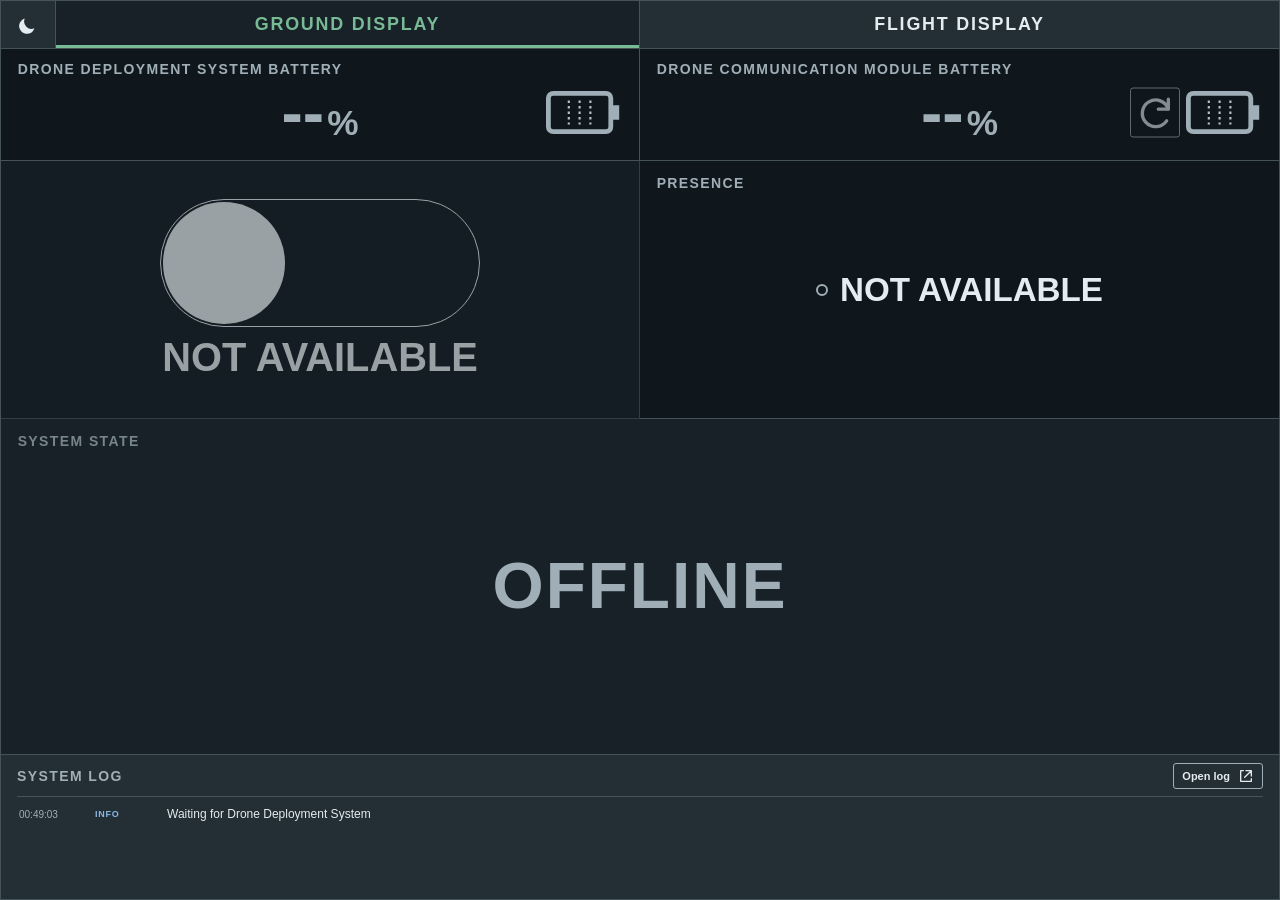
==== commit c67a6771: "Added a median filter + persistence to solve the mv shifts and the big spikes. fixed some UI Visual " ====
--- a/firmware/DDS/main.html
+++ b/firmware/DDS/main.html
@@ -38,10 +38,10 @@
     </section>
 
     <section id="flightView" class="flight-grid" role="tabpanel" aria-labelledby="flightTab" hidden>
-      <button id="armSwitch" disabled class="cell control-cell flight-arm" type="button" role="switch" aria-checked="false" aria-label="Arm/Disarm System"><span class="toggle-track" aria-hidden="true"><span class="toggle-handle"></span></span><strong id="armText" class="control-label">Arm/Disarm System</strong></button>
+      <button id="armSwitch" disabled class="cell control-cell flight-arm" type="button" role="switch" aria-checked="false" aria-label="Arm/Disarm System"><span class="toggle-track" aria-hidden="true"><span class="toggle-handle"></span></span><strong id="armText" class="control-label">DISARMED</strong></button>
       <button id="deploySwitch" disabled class="cell control-cell flight-deploy deploy-button" type="button" aria-label="Deploy drone" aria-haspopup="dialog" aria-controls="deployConfirmDialog"><svg class="deploy-icon" viewBox="0 0 24 24" aria-hidden="true"><path d="M12 3v12m-5-5 5 5 5-5M4 17v4h16v-4" fill="none" stroke="currentColor" stroke-width="2" stroke-linecap="round" stroke-linejoin="round"/></svg><strong id="deployText" class="control-label">DEPLOY</strong></button>
-      <div class="cell state-cell flight-state" data-state="OFFLINE"><span class="eyebrow">SYSTEM STATE</span><strong class="state-name" data-state-name>OFFLINE</strong><span class="arm-countdown" data-arm-countdown hidden></span><div class="state-actions"><button id="endSleepButton" class="framed-button" type="button" disabled>END / SLEEP</button><button id="ackButton" class="framed-button" type="button" hidden>ACKNOWLEDGE FAILURE</button></div></div>
-      <div class="cell gps-cell"><div class="cell-heading"><span class="eyebrow">GPS</span><button id="telemetryButton" class="framed-button" type="button">Telemetry<svg class="icon"><use href="#i-open"/></svg></button></div><div class="gps-grid"><div><span>Latitude</span><strong id="latitudeValue">NOT AVAILABLE</strong></div><div><span>Longitude</span><strong id="longitudeValue">NOT AVAILABLE</strong></div><div><span>Altitude</span><strong id="altitudeValue">NOT AVAILABLE</strong></div><div><span>Last GPS update</span><strong id="gpsAge" title="Age of the last received telemetry with valid GPS; the receiver fix timestamp is not in the packet.">NOT AVAILABLE</strong></div></div></div>
+      <div class="cell state-cell flight-state" data-state="OFFLINE"><span class="eyebrow">SYSTEM STATE</span><strong class="state-name" data-state-name>OFFLINE</strong><span class="arm-countdown" data-arm-countdown hidden></span></div>
+      <div class="cell gps-cell"><div class="cell-heading"><span class="eyebrow">GPS</span><button id="telemetryButton" class="framed-button" type="button">Telemetry<svg class="icon"><use href="#i-open"/></svg></button></div><div class="gps-grid"><div><span>Latitude</span><strong id="latitudeValue">NOT AVAILABLE</strong></div><div><span>Longitude</span><strong id="longitudeValue">NOT AVAILABLE</strong></div><div><span>Altitude</span><strong id="altitudeValue">NOT AVAILABLE</strong></div><div><span>Last GPS update</span><strong id="gpsAge" title="Age of the last valid GPS-bearing packet. The location stays visible when updates stop.">NOT AVAILABLE</strong></div></div></div>
     </section>
   </main>
 
--- a/firmware/DDS/cockpit_style.css
+++ b/firmware/DDS/cockpit_style.css
@@ -176,3 +176,57 @@
 .battery-percent[data-level="fault"] { color:var(--red); }
 .battery-percent[data-level="warning"] { color:var(--amber); }
 .battery-percent[data-level="good"] { color:var(--green); }
+
+/* Shared action panel: finish and acknowledge replace Deploy in terminal states. */
+.deploy-button[data-action="ACK"] { background:#e7b6b1; color:#4a211e; box-shadow:inset 0 0 0 3px #ad7973; }
+html[data-vision=nvg] .deploy-button[data-action="ACK"] { background:#2a1815; color:var(--red); box-shadow:inset 0 0 0 3px #69443e; }
+#deployConfirmDialog { width:min(94vw,850px); }
+#deployConfirmDialog .dialog-heading h2 { font-size:clamp(26px,3.2vw,38px); }
+.deploy-confirm-body { padding:clamp(20px,4vw,40px); }
+.deploy-confirm-body p { font-size:clamp(22px,2.8vw,32px); line-height:1.5; margin:0; }
+.deploy-confirm-actions { flex-wrap:wrap; gap:18px; }
+.deploy-confirm-actions button { flex:1 1 220px; min-height:76px; padding:18px 24px; font-size:clamp(20px,2.4vw,28px); }
+#deployConfirmDialog[data-action="ACK"] .confirm-deploy { background:#e7b6b1; color:#4a211e; }
+html[data-vision=nvg] #deployConfirmDialog[data-action="ACK"] .confirm-deploy { background:#2a1815; color:var(--red); }
+
+/* Fit the dashboard to both viewport dimensions, including browser zoom. */
+.cockpit { min-height:0; grid-template-rows:clamp(32px,6dvh,48px) clamp(66px,16dvh,112px) minmax(0,1fr) clamp(90px,22dvh,144px); }
+.display-area, .ground-grid, .flight-grid { min-width:0; }
+.ground-grid, .flight-grid { grid-template-columns:repeat(2,minmax(0,1fr)); grid-template-rows:minmax(0,1fr) minmax(0,1.3fr); }
+.cell { container-type:size; overflow:visible; padding:min(1.5vw,2vh,20px); }
+.control-cell { gap:clamp(3px,1vh,12px); }
+.toggle-track { flex:none; width:min(65cqw,150cqh,320px); height:min(26cqw,60cqh,128px); padding:clamp(2px,1cqh,6px); border-width:clamp(1px,.7cqh,3px); border-radius:999px; }
+.control-label, .flight-arm .control-label { max-width:100%; font-size:clamp(13px,min(7cqw,18cqh),48px); text-align:center; overflow-wrap:anywhere; }
+.deploy-icon { flex:none; width:min(15cqw,26cqh,100px); height:min(15cqw,26cqh,100px); }
+.presence-cell .eyebrow, .state-cell .eyebrow { top:clamp(5px,1.5vh,18px); left:clamp(6px,1.3vw,20px); font-size:clamp(9px,min(3cqw,8cqh),14px); }
+.presence-reading { gap:clamp(4px,2cqw,12px); max-width:100%; }
+.presence-reading strong { font-size:clamp(12px,min(6cqw,15cqh),34px); text-align:center; overflow-wrap:anywhere; }
+.state-name, .flight-state .state-name { max-width:100%; font-size:clamp(16px,min(8cqw,22cqh),70px); }
+.arm-countdown { margin-top:clamp(3px,3cqh,12px); font-size:clamp(10px,min(3.5cqw,9cqh),20px); }
+.cell-heading { min-width:0; gap:4px; flex:none; }
+.cell-heading .eyebrow { font-size:clamp(9px,min(3cqw,7cqh),14px); }
+.cell-heading .framed-button { padding:clamp(3px,1.5cqh,6px); gap:4px; font-size:clamp(9px,min(3cqw,7cqh),12px); }
+.cell-heading .icon { width:clamp(12px,4cqw,16px); height:clamp(12px,4cqw,16px); }
+.gps-grid { min-height:0; min-width:0; grid-template-columns:repeat(2,minmax(0,1fr)); grid-template-rows:repeat(2,minmax(0,1fr)); margin-top:clamp(2px,2cqh,10px); gap:clamp(2px,1cqw,8px); }
+.gps-grid > div { min-width:0; min-height:0; gap:clamp(2px,2cqh,8px); padding:0; }
+.gps-grid > div > span { font-size:clamp(9px,min(3cqw,6cqh),12px); }
+.gps-grid strong { font-size:clamp(10px,min(4.6cqw,9cqh),25px); white-space:normal; overflow-wrap:anywhere; }
+.battery-title { top:clamp(6px,1.5vh,12px); left:clamp(8px,1.3vw,18px); right:8px; font-size:clamp(9px,min(1.15vw,2vh),14px); }
+.battery-percent { font-size:clamp(24px,min(5vw,8vh),64px); }
+.battery-graphic { width:clamp(28px,min(6vw,9vh),80px); height:clamp(20px,min(4vw,6vh),50px); right:clamp(6px,1.3vw,18px); }
+.refresh-button { right:calc(clamp(6px,1.3vw,18px) + clamp(28px,min(6vw,9vh),80px) + 6px); width:clamp(26px,min(4vw,7vh),50px); height:clamp(26px,min(4vw,7vh),50px); padding:4px; }
+.log-panel { grid-template-rows:clamp(30px,6vh,42px) minmax(0,1fr); padding:0 clamp(6px,1.3vw,16px); }
+.recent-log { grid-template-rows:repeat(3,minmax(0,1fr)); }
+.log-entry { min-height:0; font-size:clamp(10px,min(1.2vw,2vh),12px); }
+@media(max-width:480px) {
+ .topbar { --nvg-width:34px; }
+ .tabs button { font-size:10px; letter-spacing:.03em; }
+ .battery-cell { justify-content:flex-start; padding:24px 8px 2px; }
+ .battery-percent { font-size:clamp(22px,7vw,32px); }
+ .battery-graphic { right:5px; width:28px; height:20px; transform:translateY(0); }
+ .refresh-button { right:37px; width:26px; height:26px; transform:translateY(-10%); }
+ .presence-reading { flex-direction:column; }
+ .log-heading .framed-button { font-size:10px; gap:3px; padding:3px 5px; }
+ .log-heading .eyebrow { font-size:9px; letter-spacing:.03em; }
+ .log-entry { grid-template-columns:45px 45px minmax(0,1fr); gap:4px; }
+}
